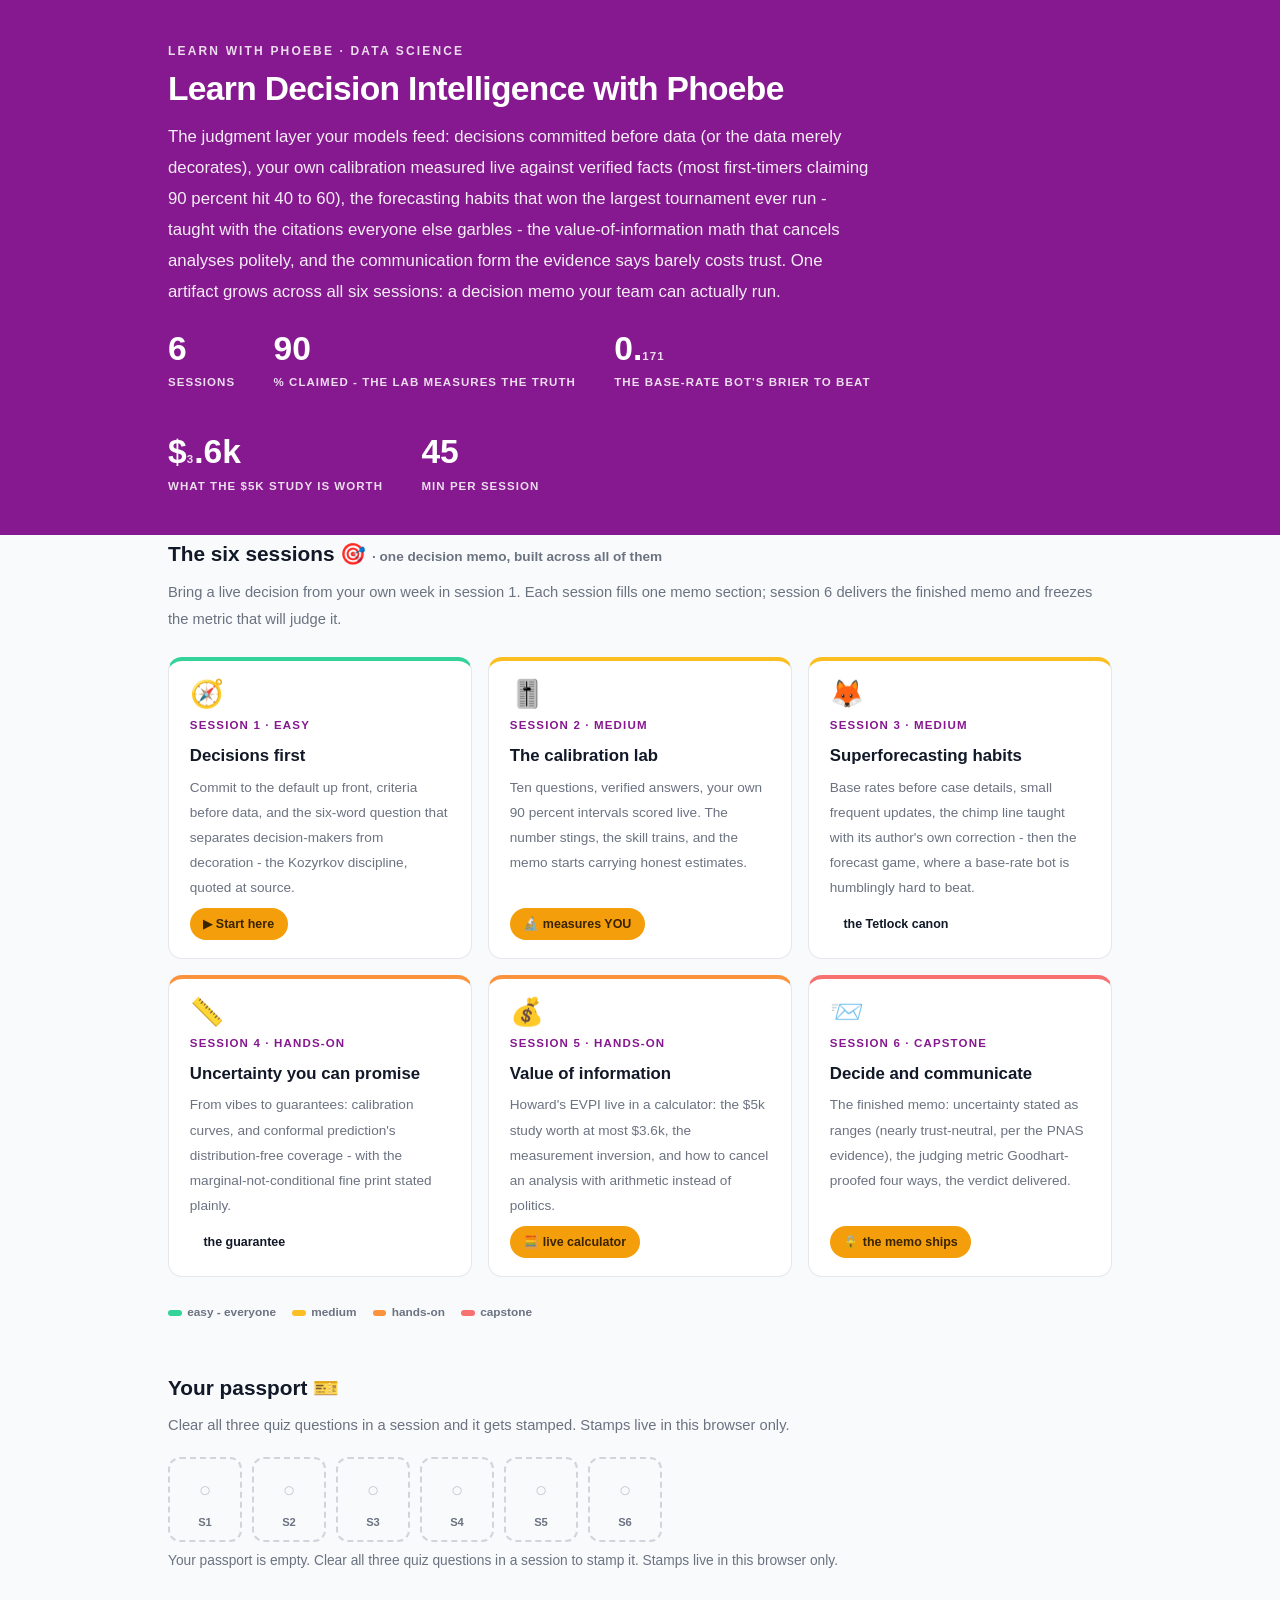
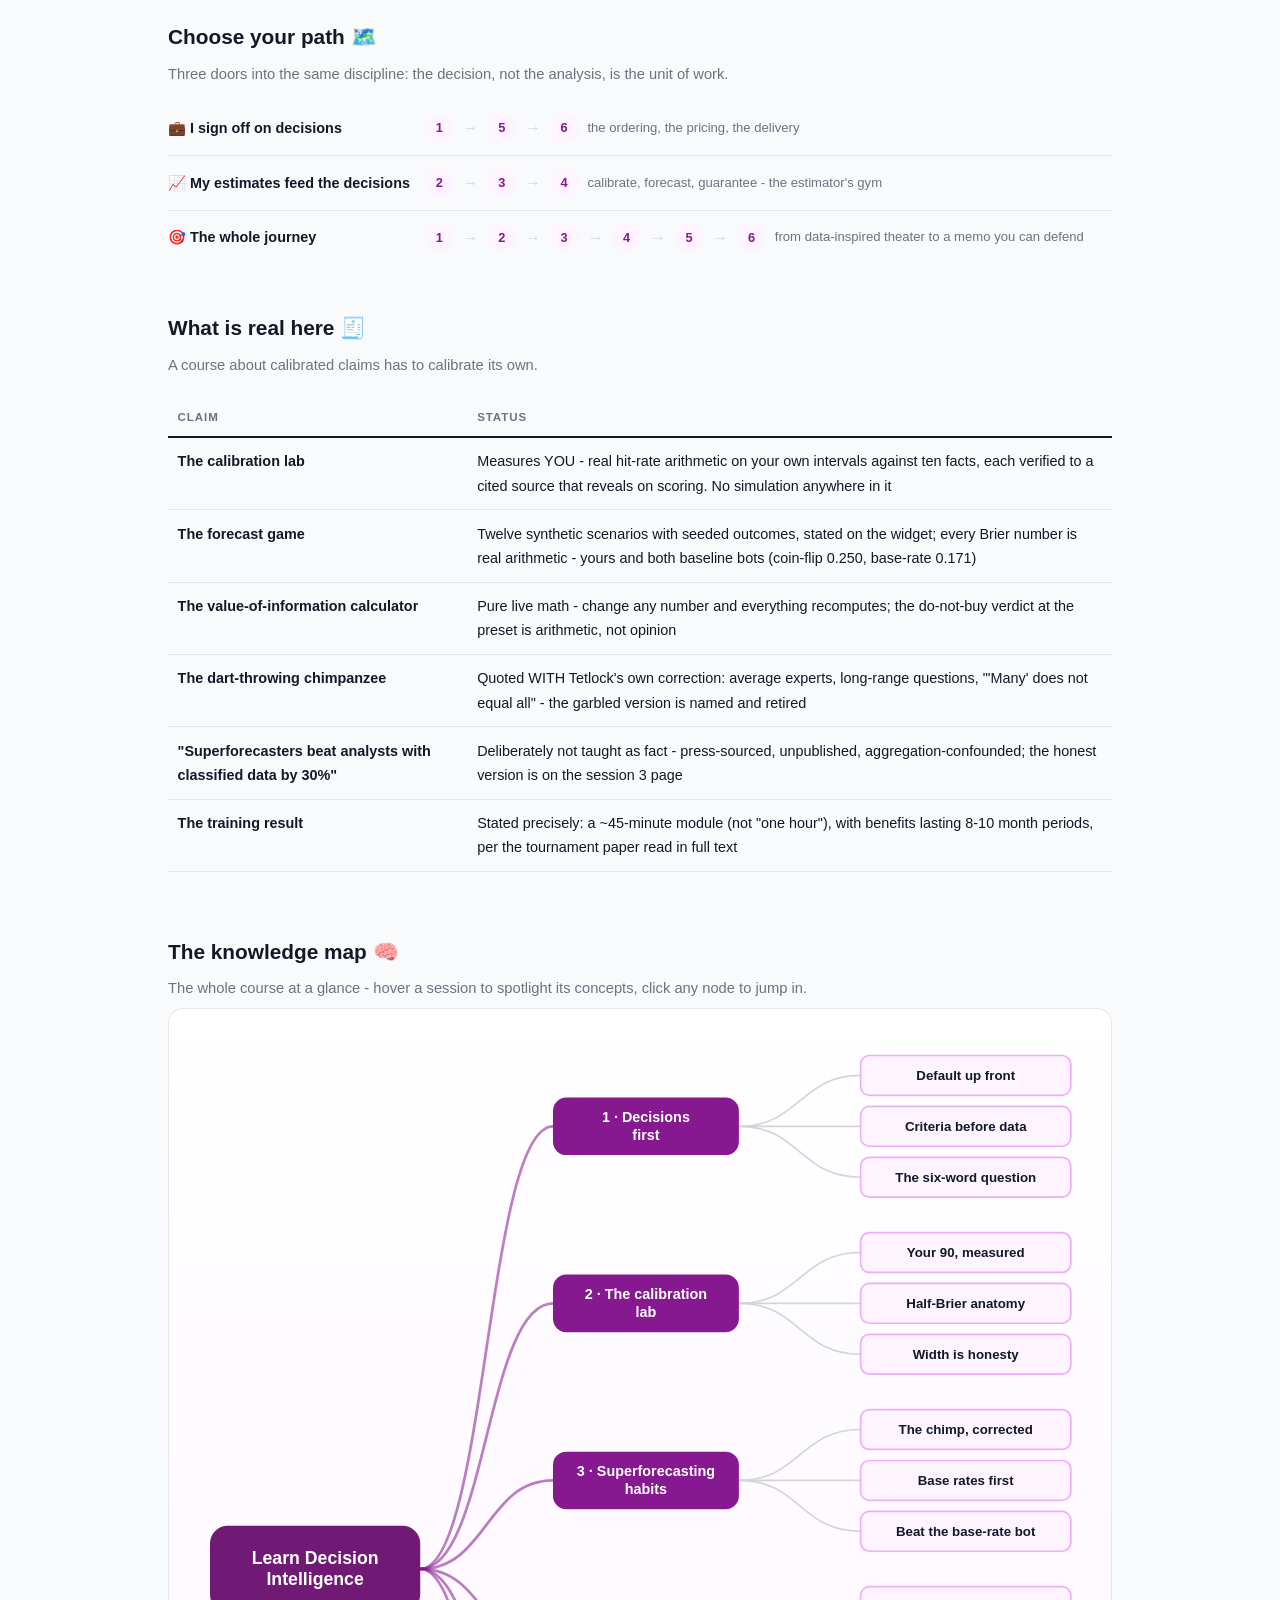
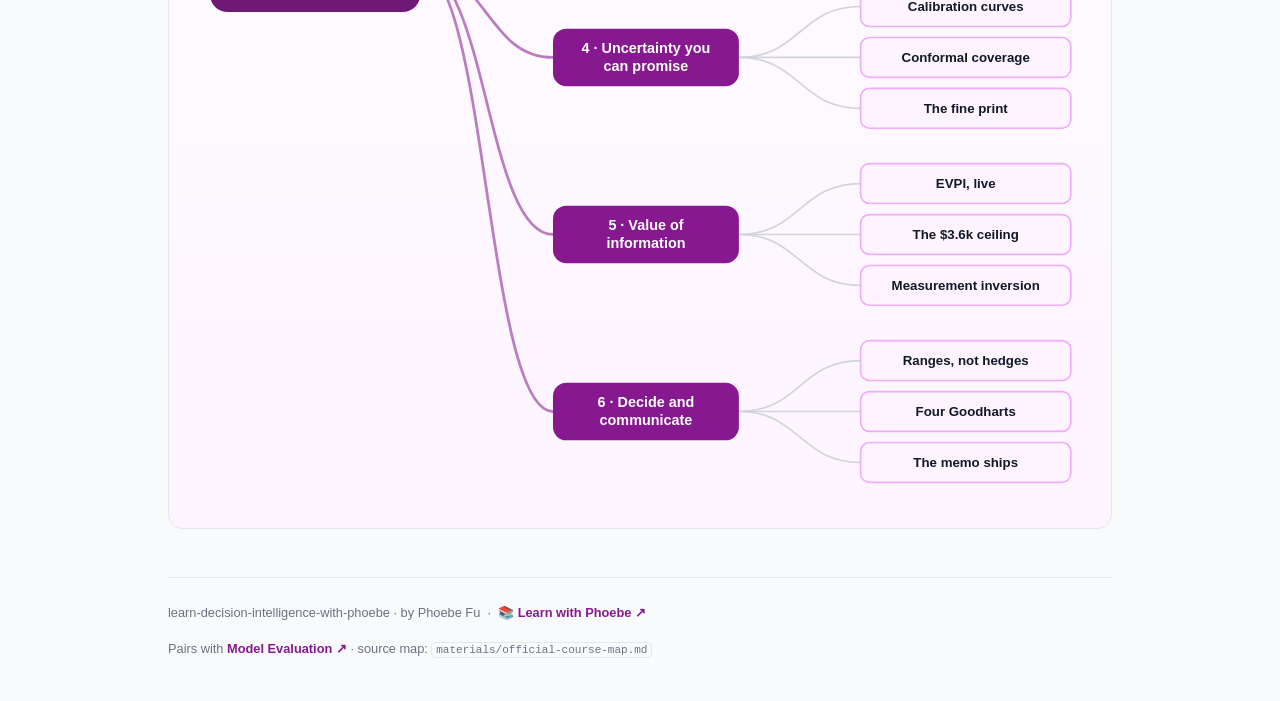
==== index.html @ 4a006fa1 "Give this course its own passport storage key PASSPORT_KEY in assets/app.js was still "lwp-passport:" ====
<!DOCTYPE html>
<html lang="en">
<head>
<meta charset="UTF-8">
<meta name="viewport" content="width=device-width, initial-scale=1.0">
<!-- social:start -->
<meta name="description" content="Six sessions on the judgment layer: decisions before data, your own calibration measured live, superforecasting habits with honest citations, uncertainty you can promise, value of information, and communication that keeps trust. Free, by Phoebe Fu.">
<meta property="og:type" content="website">
<meta property="og:site_name" content="Learn with Phoebe">
<meta property="og:title" content="Learn Decision Intelligence with Phoebe">
<meta property="og:description" content="Decisions first, data second - with a lab that measures YOUR calibration live.">
<meta property="og:url" content="https://phoebefu6.github.io/learn-decision-intelligence-with-phoebe/">
<meta property="og:image" content="https://phoebefu6.github.io/learn-decision-intelligence-with-phoebe/assets/og-cover.png">
<meta name="twitter:card" content="summary_large_image">
<meta name="twitter:title" content="Learn Decision Intelligence with Phoebe">
<meta name="twitter:description" content="Decisions first, data second - with a lab that measures YOUR calibration live.">
<meta name="twitter:image" content="https://phoebefu6.github.io/learn-decision-intelligence-with-phoebe/assets/og-cover.png">
<!-- social:end -->
<title>Learn Decision Intelligence with Phoebe</title>
<link rel="stylesheet" href="assets/style.css?v=1">
<style>

  .stats-row { display: flex; gap: 2.4rem; margin-top: 1.5rem; flex-wrap: wrap; }
  .stat b { display: block; font-size: 2.1rem; font-weight: 800; line-height: 1.05; font-variant-numeric: tabular-nums; }
  .stat span { font-size: .72rem; opacity: .85; text-transform: uppercase; letter-spacing: .09em; font-weight: 600; }

  .course-grid { display: grid; grid-template-columns: repeat(auto-fit, minmax(17rem, 1fr)); gap: 1rem; margin-top: 1.5rem; }
  .course-card {
    border: 1px solid var(--hairline);
    border-top: 4px solid var(--diff, var(--indigo));
    border-radius: var(--radius);
    padding: 1.2rem 1.3rem 1.1rem;
    display: flex;
    flex-direction: column;
    gap: .5rem;
    text-decoration: none;
    color: var(--ink);
    background: #fff;
    transition: box-shadow .15s ease, border-color .15s ease, transform .15s ease;
    position: relative;
  }
  .course-card:hover { border-color: var(--indigo-soft); border-top-color: var(--diff, var(--indigo)); box-shadow: 0 8px 28px rgba(134,25,143,.14); transform: translateY(-3px); }
  .course-card .cicon { font-size: 1.7rem; line-height: 1; }
  .course-card .cnum { font-size: .72rem; font-weight: 700; color: var(--indigo); text-transform: uppercase; letter-spacing: .1em; }
  .course-card h3 { font-size: 1.05rem; font-weight: 800; line-height: 1.3; }
  .course-card p { font-size: .85rem; color: var(--muted); flex: 1; }
  .course-card .meta { display: flex; gap: .4rem; flex-wrap: wrap; }

  .diff-legend { display: flex; gap: 1rem; margin-top: 1.6rem; font-size: .74rem; color: var(--muted); font-weight: 600; flex-wrap: wrap; }
  .diff-legend i { display: inline-block; width: .85rem; height: .35rem; border-radius: 999px; margin-right: .35rem; vertical-align: middle; }

  .paths { margin-top: 2.6rem; }
  .paths h2 { font-size: 1.3rem; font-weight: 800; margin-bottom: .3rem; }
  .paths .plede { color: var(--muted); font-size: .92rem; margin-bottom: .8rem; }
  .path { display: flex; gap: .55rem; align-items: center; padding: .75rem 0; border-bottom: .5px solid var(--hairline); flex-wrap: wrap; }
  .path:last-child { border-bottom: none; }
  .path b { min-width: 15.5rem; font-size: .9rem; }
  .path .pstep { background: var(--indigo-50); color: var(--indigo); border-radius: 999px; padding: .16rem .68rem; font-weight: 700; font-size: .8rem; text-decoration: none; transition: all .12s ease; }
  .path .pstep:hover { background: var(--indigo); color: #fff; }
  .path .parr { color: var(--faint); font-weight: 700; }

  .mm-section { margin-top: 1.6rem; }
  .mm-section h2 { font-size: 1.3rem; font-weight: 800; margin-bottom: .2rem; }
  .mm-section .mm-lede { color: var(--muted); font-size: .92rem; margin-bottom: .4rem; }
  .mm-wrap { border: 1px solid var(--hairline); border-radius: var(--radius); background: linear-gradient(180deg,#fff,#FDF4FF); padding: .6rem; overflow-x: auto; }
  .mm-svg { width: 100%; height: auto; display: block; max-width: 60rem; margin: 0 auto; min-width: 34rem; }
  .mm-link { cursor: pointer; text-decoration: none; }
  .mm-node rect { transition: opacity .15s ease, filter .15s ease; }
  .mm-node text { pointer-events: none; }
  .mm-link:hover .mm-node rect { filter: brightness(1.06); }
  .mm-edge { transition: opacity .15s ease; }
</style>
</head>
<body>

<header class="masthead">
  <div class="wrap">
    <div class="eyebrow">Learn with Phoebe · Data Science</div>
    <h1>Learn <span class="accent">Decision Intelligence</span> with Phoebe</h1>
    <p class="sub">The judgment layer your models feed: decisions committed before data (or the data merely decorates), your own calibration measured live against verified facts (most first-timers claiming 90 percent hit 40 to 60), the forecasting habits that won the largest tournament ever run - taught with the citations everyone else garbles - the value-of-information math that cancels analyses politely, and the communication form the evidence says barely costs trust. One artifact grows across all six sessions: a decision memo your team can actually run.</p>
    <div class="stats-row">
      <div class="stat"><b data-count="6">6</b><span>sessions</span></div>
      <div class="stat"><b data-count="90">90</b><span>% claimed - the lab measures the truth</span></div>
      <div class="stat"><b>0.<span data-count="171">171</span></b><span>the base-rate bot's Brier to beat</span></div>
      <div class="stat"><b>$<span data-count="3">3</span>.6k</b><span>what the $5k study is worth</span></div>
      <div class="stat"><b data-count="45">45</b><span>min per session</span></div>
    </div>
  </div>
</header>

<main class="wrap">

  <section class="section">
    <div class="paths" style="margin-top:0">
      <h2>The six sessions 🎯 <span style="font-size:.85rem;font-weight:600;color:var(--muted)">· one decision memo, built across all of them</span></h2>
      <p class="plede">Bring a live decision from your own week in session 1. Each session fills one memo section; session 6 delivers the finished memo and freezes the metric that will judge it.</p>
    </div>

    <div class="course-grid">
      <a class="course-card" href="courses/01-decisions-first.html" style="--diff:#34D399">
        <span class="cicon">🧭</span>
        <span class="cnum">Session 1 · easy</span>
        <h3>Decisions first</h3>
        <p>Commit to the default up front, criteria before data, and the six-word question that separates decision-makers from decoration - the Kozyrkov discipline, quoted at source.</p>
        <span class="meta"><span class="pill amber">▶ Start here</span></span>
      </a>
      <a class="course-card" href="courses/02-the-calibration-lab.html" style="--diff:#FBBF24">
        <span class="cicon">🎚️</span>
        <span class="cnum">Session 2 · medium</span>
        <h3>The calibration lab</h3>
        <p>Ten questions, verified answers, your own 90 percent intervals scored live. The number stings, the skill trains, and the memo starts carrying honest estimates.</p>
        <span class="meta"><span class="pill amber">🔬 measures YOU</span></span>
      </a>
      <a class="course-card" href="courses/03-superforecasting-habits.html" style="--diff:#FBBF24">
        <span class="cicon">🦊</span>
        <span class="cnum">Session 3 · medium</span>
        <h3>Superforecasting habits</h3>
        <p>Base rates before case details, small frequent updates, the chimp line taught with its author's own correction - then the forecast game, where a base-rate bot is humblingly hard to beat.</p>
        <span class="meta"><span class="pill">the Tetlock canon</span></span>
      </a>
      <a class="course-card" href="courses/04-uncertainty-you-can-promise.html" style="--diff:#FB923C">
        <span class="cicon">📏</span>
        <span class="cnum">Session 4 · hands-on</span>
        <h3>Uncertainty you can promise</h3>
        <p>From vibes to guarantees: calibration curves, and conformal prediction's distribution-free coverage - with the marginal-not-conditional fine print stated plainly.</p>
        <span class="meta"><span class="pill">the guarantee</span></span>
      </a>
      <a class="course-card" href="courses/05-value-of-information.html" style="--diff:#FB923C">
        <span class="cicon">💰</span>
        <span class="cnum">Session 5 · hands-on</span>
        <h3>Value of information</h3>
        <p>Howard's EVPI live in a calculator: the $5k study worth at most $3.6k, the measurement inversion, and how to cancel an analysis with arithmetic instead of politics.</p>
        <span class="meta"><span class="pill amber">🧮 live calculator</span></span>
      </a>
      <a class="course-card" href="courses/06-decide-and-communicate.html" style="--diff:#F87171">
        <span class="cicon">📨</span>
        <span class="cnum">Session 6 · capstone</span>
        <h3>Decide and communicate</h3>
        <p>The finished memo: uncertainty stated as ranges (nearly trust-neutral, per the PNAS evidence), the judging metric Goodhart-proofed four ways, the verdict delivered.</p>
        <span class="meta"><span class="pill amber">🔒 the memo ships</span></span>
      </a>
    </div>

    <div class="diff-legend">
      <span><i style="background:#34D399"></i>easy - everyone</span>
      <span><i style="background:#FBBF24"></i>medium</span>
      <span><i style="background:#FB923C"></i>hands-on</span>
      <span><i style="background:#F87171"></i>capstone</span>
    </div>
  </section>

  <section class="section">
    <div class="paths" style="margin-top:0">
      <h2>Your passport 🎫</h2>
      <p class="plede">Clear all three quiz questions in a session and it gets stamped. Stamps live in this browser only.</p>
    </div>
    <div class="pp-strip"></div>
  </section>

  <section class="section">
    <div class="paths">
      <h2>Choose your path 🗺️</h2>
      <p class="plede">Three doors into the same discipline: the decision, not the analysis, is the unit of work.</p>
      <div class="path"><b>💼 I sign off on decisions</b>
        <a class="pstep" href="courses/01-decisions-first.html">1</a><span class="parr">→</span>
        <a class="pstep" href="courses/05-value-of-information.html">5</a><span class="parr">→</span>
        <a class="pstep" href="courses/06-decide-and-communicate.html">6</a>
        <span style="font-size:.82rem;color:var(--muted)">the ordering, the pricing, the delivery</span>
      </div>
      <div class="path"><b>📈 My estimates feed the decisions</b>
        <a class="pstep" href="courses/02-the-calibration-lab.html">2</a><span class="parr">→</span>
        <a class="pstep" href="courses/03-superforecasting-habits.html">3</a><span class="parr">→</span>
        <a class="pstep" href="courses/04-uncertainty-you-can-promise.html">4</a>
        <span style="font-size:.82rem;color:var(--muted)">calibrate, forecast, guarantee - the estimator's gym</span>
      </div>
      <div class="path"><b>🎯 The whole journey</b>
        <a class="pstep" href="courses/01-decisions-first.html">1</a><span class="parr">→</span>
        <a class="pstep" href="courses/02-the-calibration-lab.html">2</a><span class="parr">→</span>
        <a class="pstep" href="courses/03-superforecasting-habits.html">3</a><span class="parr">→</span>
        <a class="pstep" href="courses/04-uncertainty-you-can-promise.html">4</a><span class="parr">→</span>
        <a class="pstep" href="courses/05-value-of-information.html">5</a><span class="parr">→</span>
        <a class="pstep" href="courses/06-decide-and-communicate.html">6</a>
        <span style="font-size:.82rem;color:var(--muted)">from data-inspired theater to a memo you can defend</span>
      </div>
    </div>
  </section>

  <section class="section">
    <div class="paths" style="margin-top:0">
      <h2>What is real here 🧾</h2>
      <p class="plede">A course about calibrated claims has to calibrate its own.</p>
    </div>
    <table class="clean">
      <tr><th>Claim</th><th>Status</th></tr>
      <tr><td>The calibration lab</td><td>Measures YOU - real hit-rate arithmetic on your own intervals against ten facts, each verified to a cited source that reveals on scoring. No simulation anywhere in it</td></tr>
      <tr><td>The forecast game</td><td>Twelve synthetic scenarios with seeded outcomes, stated on the widget; every Brier number is real arithmetic - yours and both baseline bots (coin-flip 0.250, base-rate 0.171)</td></tr>
      <tr><td>The value-of-information calculator</td><td>Pure live math - change any number and everything recomputes; the do-not-buy verdict at the preset is arithmetic, not opinion</td></tr>
      <tr><td>The dart-throwing chimpanzee</td><td>Quoted WITH Tetlock's own correction: average experts, long-range questions, "'Many' does not equal all" - the garbled version is named and retired</td></tr>
      <tr><td>"Superforecasters beat analysts with classified data by 30%"</td><td>Deliberately not taught as fact - press-sourced, unpublished, aggregation-confounded; the honest version is on the session 3 page</td></tr>
      <tr><td>The training result</td><td>Stated precisely: a ~45-minute module (not "one hour"), with benefits lasting 8-10 month periods, per the tournament paper read in full text</td></tr>
    </table>
  </section>

  <section class="section mm-section">
    <h2>The knowledge map 🧠</h2>
    <p class="mm-lede">The whole course at a glance - hover a session to spotlight its concepts, click any node to jump in.</p>
    <div class="mm-wrap"><div id="mindmap"></div></div>
  </section>

  <footer class="pagefoot">
    <span>learn-decision-intelligence-with-phoebe · by Phoebe Fu &nbsp;·&nbsp; 📚 <a href="https://phoebefu6.github.io/learn-with-phoebe/">Learn with Phoebe ↗</a></span>
    <span>Pairs with <a href="https://phoebefu6.github.io/learn-model-evaluation-with-phoebe/">Model Evaluation ↗</a> · source map: <span class="mono">materials/official-course-map.md</span></span>
  </footer>

</main>

<script>
window.MINDMAP_DATA = {
  "title": "Learn Decision\nIntelligence",
  "centerColor": "#701A75",
  "sessions": [
    {
      "label": "Decisions\nfirst",
      "href": "courses/01-decisions-first.html",
      "color": "#34D399",
      "concepts": [
        { "label": "Default up front", "href": "courses/01-decisions-first.html" },
        { "label": "Criteria before data", "href": "courses/01-decisions-first.html" },
        { "label": "The six-word question", "href": "courses/01-decisions-first.html" }
      ]
    },
    {
      "label": "The calibration\nlab",
      "href": "courses/02-the-calibration-lab.html",
      "color": "#FBBF24",
      "concepts": [
        { "label": "Your 90, measured", "href": "courses/02-the-calibration-lab.html" },
        { "label": "Half-Brier anatomy", "href": "courses/02-the-calibration-lab.html" },
        { "label": "Width is honesty", "href": "courses/02-the-calibration-lab.html" }
      ]
    },
    {
      "label": "Superforecasting\nhabits",
      "href": "courses/03-superforecasting-habits.html",
      "color": "#FBBF24",
      "concepts": [
        { "label": "The chimp, corrected", "href": "courses/03-superforecasting-habits.html" },
        { "label": "Base rates first", "href": "courses/03-superforecasting-habits.html" },
        { "label": "Beat the base-rate bot", "href": "courses/03-superforecasting-habits.html" }
      ]
    },
    {
      "label": "Uncertainty you\ncan promise",
      "href": "courses/04-uncertainty-you-can-promise.html",
      "color": "#FB923C",
      "concepts": [
        { "label": "Calibration curves", "href": "courses/04-uncertainty-you-can-promise.html" },
        { "label": "Conformal coverage", "href": "courses/04-uncertainty-you-can-promise.html" },
        { "label": "The fine print", "href": "courses/04-uncertainty-you-can-promise.html" }
      ]
    },
    {
      "label": "Value of\ninformation",
      "href": "courses/05-value-of-information.html",
      "color": "#FB923C",
      "concepts": [
        { "label": "EVPI, live", "href": "courses/05-value-of-information.html" },
        { "label": "The $3.6k ceiling", "href": "courses/05-value-of-information.html" },
        { "label": "Measurement inversion", "href": "courses/05-value-of-information.html" }
      ]
    },
    {
      "label": "Decide and\ncommunicate",
      "href": "courses/06-decide-and-communicate.html",
      "color": "#F87171",
      "concepts": [
        { "label": "Ranges, not hedges", "href": "courses/06-decide-and-communicate.html" },
        { "label": "Four Goodharts", "href": "courses/06-decide-and-communicate.html" },
        { "label": "The memo ships", "href": "courses/06-decide-and-communicate.html" }
      ]
    }
  ]
};
</script>
<script src="assets/mindmap.js?v=1"></script>
<script src="assets/app.js?v=2"></script>
</body>
</html>
---- assets/style.css ----
/* learn-mcp-with-phoebe - editorial bold design system
   Accent: SQLite blue #86198F · Ink navy #701A75 · Flagship: amber #F59E0B
   (CSS var names still read --indigo/--amber; they hold SQL-blue values.) */

:root {
  --indigo: #86198F;
  --indigo-deep: #701A75;
  --indigo-mid: #C026D3;
  --indigo-soft: #F0ABFC;
  --indigo-50: #FDF4FF;
  --ink: #111827;
  --muted: #6B7280;
  --faint: #D1D5DB;
  --hairline: #E5E7EB;
  --amber: #F59E0B;
  --amber-ink: #3A2400;
  --amber-50: #FFF7E6;
  --paper: #F8FAFC;
  --code-bg: #270A2B;
  --code-ink: #F5E3F7;
  --radius: 14px;
}

* { margin: 0; padding: 0; box-sizing: border-box; }

html { font-size: 16px; scroll-behavior: smooth; }
html.zoom-125 { font-size: 20px; }
html.zoom-150 { font-size: 24px; }

body {
  font-family: "Inter", -apple-system, BlinkMacSystemFont, "Segoe UI", Roboto, sans-serif;
  background: var(--paper);
  color: var(--ink);
  line-height: 1.85;
  font-feature-settings: "tnum";
}

.wrap { max-width: 62rem; margin: 0 auto; padding: 0 1.5rem; }

/* ---------- header band ---------- */
.masthead {
  background: var(--indigo);
  color: #fff;
  padding: 2.5rem 0 2.25rem;
}
.masthead .eyebrow {
  font-size: .75rem;
  letter-spacing: .18em;
  text-transform: uppercase;
  opacity: .85;
  font-weight: 600;
}
.masthead h1 {
  font-size: 2.1rem;
  line-height: 1.15;
  font-weight: 800;
  margin: .5rem 0 .75rem;
  letter-spacing: -.02em;
}
.masthead h1 .accent { color: inherit; }
.masthead .sub { font-size: 1.05rem; opacity: .92; max-width: 44rem; }

.chip-row { display: flex; flex-wrap: wrap; gap: .5rem; margin-top: 1.1rem; }
.chip {
  display: inline-flex;
  align-items: center;
  gap: .35rem;
  border-radius: 999px;
  padding: .25rem .8rem;
  font-size: .78rem;
  font-weight: 600;
  white-space: nowrap;
}
.chip.level { background: #fff; color: var(--indigo); }
.chip.audience { background: rgba(255,255,255,.16); color: #fff; border: 1px solid rgba(255,255,255,.35); }
.chip.time { background: var(--ink); color: #fff; font-variant-numeric: tabular-nums; }


/* ---------- toolbar ---------- */
.toolbar {
  position: sticky;
  top: 0;
  z-index: 40;
  background: rgba(255,255,255,.94);
  backdrop-filter: blur(6px);
  border-bottom: 1px solid var(--hairline);
  padding: .55rem 0;
}
.toolbar .wrap { display: flex; align-items: center; gap: .6rem; }
.toolbar .crumb { font-size: .8rem; color: var(--muted); font-weight: 600; margin-right: auto; }
.toolbar .crumb a { color: var(--indigo); text-decoration: none; }
.btn {
  border: 1px solid var(--hairline);
  background: #fff;
  color: var(--ink);
  border-radius: 999px;
  padding: .35rem .9rem;
  font-size: .78rem;
  font-weight: 600;
  cursor: pointer;
  font-family: inherit;
  transition: all .15s ease;
}
.btn:hover { border-color: var(--indigo); color: var(--indigo); }
.btn.primary { background: var(--indigo); border-color: var(--indigo); color: #fff; }
.btn.primary:hover { background: var(--indigo-deep); }

/* ---------- sections ---------- */
main { padding: 2.5rem 0 4rem; }

.section { margin-bottom: 2.8rem; }
.section-kicker { margin-bottom: 1rem; }
.section-kicker .klabel {
  display: block;
  font-size: .72rem;
  text-transform: uppercase;
  letter-spacing: .1em;
  color: var(--indigo);
  font-weight: 700;
  margin-bottom: .35rem;
}
.section-kicker h2 {
  font-size: 1.45rem;
  font-weight: 800;
  letter-spacing: -.01em;
  display: flex;
  align-items: center;
  gap: .7rem;
  flex-wrap: wrap;
}
.section-kicker .tag {
  border-radius: 999px;
  padding: .18rem .7rem;
  font-size: .7rem;
  font-weight: 700;
  text-transform: uppercase;
  letter-spacing: .08em;
}
.tag.concept { background: var(--indigo-50); color: var(--indigo); }
.tag.demo { background: var(--amber-50); color: var(--amber-ink); }
.tag.exercise { background: var(--ink); color: #fff; }

.lede { color: var(--muted); max-width: 46rem; margin-bottom: 1.4rem; line-height: 1.8; }

/* live vs self-study markers on cards */
.mode {
  font-size: .64rem;
  font-weight: 700;
  text-transform: uppercase;
  letter-spacing: .07em;
  padding: .14rem .6rem;
  border-radius: 999px;
  flex: none;
}
.mode.live { background: var(--indigo); color: #fff; }
.mode.self { background: #fff; color: var(--muted); border: 1px solid var(--hairline); }

/* ---------- accordions ---------- */
details.card {
  border: 1px solid var(--hairline);
  border-radius: var(--radius);
  margin-bottom: .8rem;
  overflow: hidden;
  background: #fff;
}
details.card[open] { border-color: var(--indigo-soft); box-shadow: 0 8px 28px rgba(134,25,143,.08); }
details.card summary {
  list-style: none;
  cursor: pointer;
  padding: 1rem 1.25rem;
  display: flex;
  align-items: center;
  gap: .75rem;
  font-weight: 700;
  font-size: 1.02rem;
  user-select: none;
}
details.card summary::-webkit-details-marker { display: none; }
details.card summary .dot {
  width: .6rem; height: .6rem;
  border-radius: 999px;
  background: var(--indigo);
  flex: none;
}
details.card summary .mini { margin-left: auto; font-size: .72rem; color: var(--muted); font-weight: 600; white-space: nowrap; }
details.card summary .caret { transition: transform .2s ease; color: var(--indigo); font-size: .8rem; }
details.card[open] summary .caret { transform: rotate(90deg); }
details.card .body { padding: 0 1.25rem 1.4rem; border-top: 1px solid var(--hairline); padding-top: 1.15rem; }
details.card .body p { margin-bottom: 1.05rem; max-width: 48rem; }
details.card .body p:last-child { margin-bottom: 0; }
details.card .body ul, details.card .body ol { margin: 0 0 1.1rem 1.2rem; max-width: 47rem; }
details.card .body li { margin-bottom: .65rem; }
details.card .body h4 { font-size: .95rem; font-weight: 700; margin: 1.1rem 0 .45rem; }
details.card .body h4:first-child { margin-top: 0; }

/* ---------- pills & legends ---------- */
.legend { display: flex; flex-wrap: wrap; gap: .5rem; margin: 0 0 1.2rem; }
.pill {
  display: inline-flex;
  align-items: center;
  gap: .4rem;
  border-radius: 999px;
  padding: .28rem .85rem;
  font-size: .78rem;
  font-weight: 600;
}
.pill.solid { background: var(--indigo); color: #fff; }
.pill.light { background: var(--indigo-50); color: var(--indigo); }
.pill.inkpill { background: var(--ink); color: #fff; }
.pill.amber, .pill.peach { background: var(--amber); color: var(--amber-ink); }
.pill.bare { color: var(--faint); }

/* ---------- 4D grid ---------- */
.grid-2 { display: grid; grid-template-columns: repeat(auto-fit, minmax(15rem, 1fr)); gap: .8rem; margin: .5rem 0 1rem; }
.d-card {
  border: 1px solid var(--hairline);
  border-left: 4px solid var(--indigo);
  border-radius: 10px;
  padding: 1rem 1.1rem;
}
.d-card h4 { font-size: .95rem; margin-bottom: .3rem; }
.d-card h4 .lead-letter { color: var(--indigo); }
.d-card p { font-size: .86rem; color: var(--muted); margin: 0; }

/* ---------- tables ---------- */
table.clean { width: 100%; border-collapse: collapse; font-size: .9rem; margin: .4rem 0 1rem; }
table.clean th {
  text-align: left;
  font-size: .72rem;
  text-transform: uppercase;
  letter-spacing: .08em;
  color: var(--muted);
  padding: .5rem .6rem;
  border-bottom: 2px solid var(--ink);
}
table.clean td { padding: .7rem .6rem; border-bottom: .5px solid var(--hairline); vertical-align: top; line-height: 1.7; }
table.clean td:first-child { font-weight: 600; }

/* ---------- prompt boxes ---------- */
.prompt-box {
  position: relative;
  background: var(--code-bg);
  color: var(--code-ink);
  border-radius: var(--radius);
  padding: 1.1rem 1.2rem;
  margin: 1rem 0 1.2rem;
  font-family: "SF Mono", ui-monospace, Menlo, Consolas, monospace;
  font-size: .84rem;
  line-height: 1.65;
  white-space: pre-wrap;
  word-break: break-word;
}
.prompt-box .label {
  position: absolute;
  top: -0.7rem;
  left: 1rem;
  background: var(--indigo);
  color: #fff;
  font-family: "Inter", -apple-system, sans-serif;
  font-size: .68rem;
  font-weight: 700;
  letter-spacing: .06em;
  text-transform: uppercase;
  border-radius: 999px;
  padding: .15rem .7rem;
}
.prompt-box.bad .label { background: var(--faint); color: var(--ink); }
.prompt-box.good .label { background: var(--amber); color: var(--amber-ink); }
.copy-btn {
  position: absolute;
  top: .7rem;
  right: .7rem;
  background: rgba(255,255,255,.1);
  border: 1px solid rgba(255,255,255,.25);
  color: #fff;
  border-radius: 999px;
  padding: .25rem .8rem;
  font-size: .72rem;
  font-weight: 600;
  cursor: pointer;
  font-family: "Inter", -apple-system, sans-serif;
  transition: background .15s ease;
}
.copy-btn:hover { background: rgba(255,255,255,.22); }
.copy-btn.copied { background: var(--amber); border-color: var(--amber); color: var(--amber-ink); }

/* ---------- demo steps ---------- */
.steps { counter-reset: step; margin: .6rem 0 1rem; }
.step {
  display: flex;
  gap: .9rem;
  padding: .85rem 0;
  border-bottom: .5px solid var(--hairline);
}
.step:last-child { border-bottom: none; }
.step::before {
  counter-increment: step;
  content: counter(step);
  flex: none;
  width: 1.7rem; height: 1.7rem;
  border-radius: 999px;
  background: var(--indigo-50);
  color: var(--indigo);
  font-weight: 700;
  font-size: .85rem;
  display: inline-flex;
  align-items: center;
  justify-content: center;
  margin-top: .1rem;
}
.step p { margin: 0; }

/* ---------- callouts ---------- */
.callout {
  border-radius: var(--radius);
  padding: 1rem 1.2rem;
  margin: 1rem 0;
  font-size: .92rem;
}
.callout.tip { background: var(--indigo-50); border-left: 4px solid var(--indigo); }
.callout.win { background: var(--amber-50); border-left: 4px solid var(--amber); }
.callout strong:first-child { display: block; margin-bottom: .2rem; }

.callout.example {
  background: #FFFFFF;
  border: 1px solid var(--hairline);
  border-left: 4px solid var(--amber);
  font-size: .9rem;
}
.callout.example .ex-pill {
  display: inline-block;
  background: var(--amber);
  color: var(--amber-ink);
  border-radius: 999px;
  padding: .15rem .7rem;
  font-size: .68rem;
  font-weight: 700;
  text-transform: uppercase;
  letter-spacing: .06em;
  margin-bottom: .5rem;
}
.callout.example p { margin: 0 0 .75rem; max-width: 47rem; }
.callout.example p:last-child { margin-bottom: 0; }
.callout.example ul { margin: 0 0 0 1.1rem; max-width: 46rem; }
.callout.example li { margin-bottom: .6rem; }
.callout.example li:last-child { margin-bottom: 0; }

/* ---------- zoomable figures ---------- */
figure.zoomable {
  border: 1px solid var(--hairline);
  border-radius: var(--radius);
  padding: 1.2rem;
  margin: 1rem 0 1.4rem;
  cursor: zoom-in;
  transition: box-shadow .15s ease;
  background: #fff;
}
figure.zoomable:hover { box-shadow: 0 8px 28px rgba(134,25,143,.12); }
figure.zoomable svg, figure.zoomable img { width: 100%; height: auto; display: block; }
figure.zoomable figcaption {
  margin-top: .6rem;
  font-size: .76rem;
  color: var(--muted);
  font-weight: 600;
  display: flex;
  align-items: center;
  gap: .4rem;
}

.lightbox {
  position: fixed;
  inset: 0;
  z-index: 100;
  background: rgba(17,24,39,.9);
  display: none;
  align-items: center;
  justify-content: center;
  padding: 3vh 3vw;
  cursor: zoom-out;
}
.lightbox.open { display: flex; }
.lightbox .inner {
  background: #fff;
  border-radius: var(--radius);
  padding: 2rem;
  max-width: 94vw;
  max-height: 92vh;
  overflow: auto;
}
.lightbox .inner svg, .lightbox .inner img { width: min(88vw, 70rem); height: auto; }
.lightbox .close-hint {
  position: fixed;
  top: 1rem; right: 1.4rem;
  color: #fff;
  font-size: .8rem;
  font-weight: 600;
  opacity: .8;
}

/* ---------- courses covered ---------- */
.covered { border: 1px solid var(--hairline); border-radius: var(--radius); overflow: hidden; }
.covered-row {
  display: flex;
  align-items: baseline;
  gap: .8rem;
  padding: .75rem 1.1rem;
  border-bottom: .5px solid var(--hairline);
  font-size: .9rem;
}
.covered-row:last-child { border-bottom: none; }
.covered-row .status { flex: none; }
.covered-row .name { font-weight: 600; }
.covered-row .note { margin-left: auto; color: var(--muted); font-size: .78rem; text-align: right; }

/* ---------- cheat sheet footer ---------- */
.cheat {
  background: var(--ink);
  color: #fff;
  border-radius: var(--radius);
  padding: 1.6rem 1.6rem 1.3rem;
  margin-top: 3rem;
}
.cheat h3 { font-size: 1.1rem; margin-bottom: 1rem; }
.cheat h3 span { color: var(--indigo-soft); }
.cheat .grid-2 { gap: 1rem; }
.cheat .cheat-item { border-left: 3px solid var(--indigo-mid); padding-left: .8rem; }
.cheat .cheat-item b { display: block; font-size: .85rem; color: var(--indigo-soft); }
.cheat .cheat-item span { font-size: .82rem; opacity: .85; }

footer.pagefoot {
  border-top: 1px solid var(--hairline);
  margin-top: 3rem;
  padding: 1.4rem 0 2.5rem;
  font-size: .8rem;
  color: var(--muted);
  display: flex;
  justify-content: space-between;
  flex-wrap: wrap;
  gap: .8rem;
}
footer.pagefoot a { color: var(--indigo); text-decoration: none; font-weight: 600; }

/* ---------- wayfinding: reading progress + section dots + part numbers ---------- */

#progress-bar {
  position: fixed;
  top: 0; left: 0;
  height: 3px;
  width: 0;
  background: linear-gradient(90deg, var(--indigo), var(--amber));
  z-index: 90;
}

.pagenav {
  position: fixed;
  right: 1.1rem;
  top: 50%;
  transform: translateY(-50%);
  z-index: 50;
  display: flex;
  flex-direction: column;
  gap: .55rem;
}
.pagenav a {
  width: .68rem; height: .68rem;
  border-radius: 999px;
  background: #fff;
  border: 2px solid var(--faint);
  display: block;
  position: relative;
  transition: all .15s ease;
}
.pagenav a:hover { border-color: var(--indigo); transform: scale(1.3); }
.pagenav a.active { background: var(--indigo); border-color: var(--indigo); }
.pagenav a .nlabel {
  position: absolute;
  right: 1.4rem;
  top: 50%;
  transform: translateY(-50%);
  background: var(--ink);
  color: #fff;
  font-size: .7rem;
  font-weight: 600;
  padding: .22rem .65rem;
  border-radius: 6px;
  white-space: nowrap;
  opacity: 0;
  pointer-events: none;
  transition: opacity .15s ease;
}
.pagenav a:hover .nlabel { opacity: 1; }
@media (max-width: 74rem) { .pagenav { display: none; } }

main { counter-reset: partnum -1; }
.section .section-kicker { position: relative; }
.section .section-kicker::before {
  counter-increment: partnum;
  content: counter(partnum, decimal-leading-zero);
  position: absolute;
  right: 0;
  top: -1.2rem;
  font-size: 4.4rem;
  font-weight: 800;
  color: var(--indigo-50);
  line-height: 1;
  font-variant-numeric: tabular-nums;
  pointer-events: none;
  z-index: 0;
}
.section .section-kicker > * { position: relative; z-index: 1; }

details.card summary { transition: background .15s ease; }
details.card summary:hover { background: #FAFCFE; }

/* ---------- journey strip: you are here in the series ---------- */
.journey {
  display: flex;
  align-items: center;
  gap: .45rem;
  margin-top: 1.1rem;
  flex-wrap: wrap;
}
.journey .jlabel { font-size: .7rem; font-weight: 700; text-transform: uppercase; letter-spacing: .09em; opacity: .8; margin-right: .3rem; }
.journey a {
  width: 1.7rem; height: 1.7rem;
  border-radius: 999px;
  display: inline-flex;
  align-items: center;
  justify-content: center;
  font-size: .8rem;
  font-weight: 700;
  text-decoration: none;
  color: #fff;
  border: 1.5px solid rgba(255,255,255,.45);
  transition: all .15s ease;
  font-variant-numeric: tabular-nums;
}
.journey a:hover { border-color: #fff; transform: scale(1.12); }
.journey a.here { background: #fff; color: var(--indigo); border-color: #fff; }
.journey a.dd-chip { width: auto; border-radius: 999px; padding: 0 .7rem; font-size: .72rem; }

/* ---------- check-yourself quiz ---------- */
.quiz-q {
  border: 1px solid var(--hairline);
  border-radius: var(--radius);
  padding: 1.1rem 1.25rem 1rem;
  margin-bottom: .9rem;
  background: #fff;
}
.quiz-q .qtext { font-weight: 700; margin-bottom: .7rem; }
.quiz-q .qopt {
  display: block;
  width: 100%;
  text-align: left;
  background: #fff;
  border: 1px solid var(--hairline);
  border-radius: 10px;
  padding: .6rem .9rem;
  margin-bottom: .5rem;
  font-size: .9rem;
  font-family: inherit;
  color: var(--ink);
  cursor: pointer;
  transition: all .15s ease;
}
.quiz-q .qopt:hover { border-color: var(--indigo); background: var(--indigo-50); }
.quiz-q .qopt.correct { background: var(--indigo); border-color: var(--indigo); color: #fff; font-weight: 600; }
.quiz-q .qopt.correct::after { content: "  ✓"; }
.quiz-q .qopt.wrong { background: #FEF2F2; border-color: #FCA5A5; color: #991B1B; animation: qshake .3s ease; }
.quiz-q .qopt.wrong::after { content: "  ✗ try again"; font-size: .78rem; }
.quiz-q .qopt:disabled { cursor: default; }
.quiz-q .qwhy {
  display: none;
  background: var(--amber-50);
  border-left: 4px solid var(--amber);
  border-radius: 8px;
  padding: .6rem .9rem;
  font-size: .86rem;
  margin-top: .3rem;
}
.quiz-q.answered .qwhy { display: block; }
@keyframes qshake {
  0%, 100% { transform: translateX(0); }
  25% { transform: translateX(-5px); }
  75% { transform: translateX(5px); }
}
.quiz-score { font-weight: 700; color: var(--indigo); margin-top: .4rem; }

@media (prefers-reduced-motion: reduce) {
  .quiz-q .qopt.wrong { animation: none; }
  .journey a:hover { transform: none; }
}

/* ---------- micro-interactions (react-bits inspired, vanilla) ---------- */

/* BlurText: staggered word reveal on the masthead headline */
.masthead h1 .bw {
  display: inline-block;
  opacity: 0;
  filter: blur(8px);
  transform: translateY(.35em);
  animation: bw-in .7s cubic-bezier(.22,.9,.35,1) forwards;
  animation-delay: var(--bw-delay, 0s);
}
@keyframes bw-in {
  to { opacity: 1; filter: blur(0); transform: translateY(0); }
}

/* SpotlightCard: cursor-following highlight on accordion cards */
details.card { position: relative; }
details.card::after {
  content: "";
  position: absolute;
  inset: 0;
  pointer-events: none;
  opacity: 0;
  transition: opacity .3s ease;
  background: radial-gradient(320px circle at var(--mx, 50%) var(--my, 50%), rgba(134,25,143,.09), transparent 65%);
}
details.card:hover::after { opacity: 1; }

/* ScrollReveal: sections rise in as they enter the viewport */
.js-reveal .section {
  opacity: 0;
  transform: translateY(16px);
  transition: opacity .6s ease, transform .6s cubic-bezier(.22,.9,.35,1);
}
.js-reveal .section.revealed { opacity: 1; transform: none; }

@media (prefers-reduced-motion: reduce) {
  .masthead h1 .bw { animation: none; opacity: 1; filter: none; transform: none; }
  details.card::after { display: none; }
  .js-reveal .section { opacity: 1; transform: none; transition: none; }
}

@media (max-width: 40rem) {
  .masthead h1 { font-size: 1.6rem; }
  
  .toolbar .crumb { display: none; }
}

@media print {
  .toolbar, .copy-btn { display: none; }
  details.card { border: 1px solid #ccc; }
}

/* ---------- live SQL playground (sql-live.js) ---------- */
.sqlbox {
  border: 1px solid var(--hairline);
  border-radius: var(--radius);
  background: #fff;
  overflow: hidden;
  margin: 1rem 0 1.4rem;
  box-shadow: 0 8px 28px rgba(134,25,143,.06);
}
.sql-bar {
  display: flex; align-items: center; gap: .5rem;
  padding: .5rem .8rem;
  background: var(--indigo-deep);
  color: #fff;
}
.sql-dot { width: .6rem; height: .6rem; border-radius: 999px; background: var(--amber); flex: none; }
.sql-title { font-size: .76rem; font-weight: 600; letter-spacing: .02em; opacity: .92; }
.sql-spacer { margin-left: auto; }
.sql-btn {
  border: 1px solid rgba(255,255,255,.28);
  background: rgba(255,255,255,.08);
  color: #fff;
  border-radius: 999px;
  padding: .26rem .8rem;
  font-size: .74rem; font-weight: 700; cursor: pointer;
  font-family: inherit; transition: all .14s ease; white-space: nowrap;
}
.sql-btn:hover { background: rgba(255,255,255,.2); }
.sql-btn.sql-run { background: var(--amber); color: var(--amber-ink); border-color: var(--amber); }
.sql-btn.sql-run:hover { filter: brightness(1.05); }
.sql-label {
  display: block;
  font-size: .64rem; text-transform: uppercase; letter-spacing: .09em;
  font-weight: 700; color: var(--muted);
  padding: .6rem .9rem .2rem;
}
.sql-code-wrap { border-bottom: 1px solid var(--hairline); }
.sql-code {
  width: 100%;
  border: none; outline: none; resize: vertical;
  padding: .35rem .9rem .9rem;
  font-family: "SF Mono", "JetBrains Mono", Menlo, Consolas, monospace;
  font-size: .86rem; line-height: 1.6;
  color: var(--ink); background: #fff;
  tab-size: 2;
}
.sql-out { padding: .2rem .9rem 1rem; overflow-x: auto; }
.sql-tablewrap { overflow-x: auto; }
table.sql-table { width: 100%; border-collapse: collapse; font-size: .84rem; margin: .3rem 0 .1rem; }
table.sql-table th {
  text-align: left; text-transform: uppercase; letter-spacing: .05em;
  font-size: .68rem; color: var(--indigo); font-weight: 800;
  padding: .35rem .6rem; border-bottom: 2px solid var(--indigo-50); white-space: nowrap;
}
table.sql-table td {
  padding: .32rem .6rem; border-bottom: .5px solid var(--hairline);
  font-variant-numeric: tabular-nums; white-space: nowrap;
}
table.sql-table tr:last-child td { border-bottom: none; }
.sql-null { color: var(--faint); font-style: italic; font-size: .78rem; }
.sql-note { font-size: .74rem; color: var(--muted); margin: .5rem 0 0; font-weight: 600; }
.sql-hint { font-weight: 500; font-style: italic; }
.sql-err {
  font-size: .82rem; color: #991B1B; background: #FEF2F2;
  border: 1px solid #FCA5A5; border-radius: 8px;
  padding: .55rem .75rem; margin: .4rem 0 0;
  font-family: "SF Mono", Menlo, monospace;
}
.sql-cap { font-size: .78rem; color: var(--muted); padding: 0 .9rem .8rem; }
.sqlbox.sql-had-err .sql-bar { background: #7f1d1d; }


@keyframes mcpIn { from { opacity: 0; transform: translateY(6px); } to { opacity: 1; transform: none; } }


@media (max-width: 640px) {  }


@media (max-width: 640px) {
  
  
}

/* === LWP-PATCH v2 === */
/* palette-agnostic aliases: 75 repos use --indigo/--amber, 1 uses --pine/--clay */
:root {
  --pv-accent: var(--indigo, var(--pine, #F59E0B));
  --pv-flag: var(--amber, var(--clay, #86198F));
  --pv-flag-50: var(--amber-50, var(--clay-50, #FEF3E2));
}

/* ============================================================
   v2 - readable on a phone + reading modes
   Layout only. No palette tokens are changed.
   ============================================================ */

/* --- skip link --- */
.skip-link {
  position: absolute; left: -9999px; top: 0; z-index: 200;
  background: var(--pv-accent); color: #fff;
  padding: .7rem 1.1rem; border-radius: 0 0 var(--radius) 0;
  font-weight: 700; font-size: .85rem; text-decoration: none;
}
.skip-link:focus { left: 0; }

/* --- visible keyboard focus everywhere --- */
:focus-visible {
  outline: 3px solid var(--pv-flag);
  outline-offset: 2px;
  border-radius: 4px;
}

/* --- diagrams: hold authored width, scroll instead of shrinking --- */
.figscroll { overflow-x: auto; -webkit-overflow-scrolling: touch; overscroll-behavior-x: contain; }
.figscroll::-webkit-scrollbar { height: 6px; }
.figscroll::-webkit-scrollbar-thumb { background: var(--faint); border-radius: 3px; }

/* --- tables: scroll container + sticky row label --- */
.tablescroll { overflow-x: auto; -webkit-overflow-scrolling: touch; border-radius: var(--radius); }

/* --- section contents counter --- */
.sec-meta {
  display: block; margin-top: .3rem;
  font-size: .72rem; font-weight: 700; letter-spacing: .06em;
  text-transform: uppercase; color: var(--muted);
  font-variant-numeric: tabular-nums;
}

/* --- study-mode switch --- */
.btn.mode-on { background: var(--pv-flag); border-color: var(--pv-flag); color: #fff; }

/* --- deep-linked card gets a moment of emphasis --- */
details.card.linked { border-color: var(--pv-flag); box-shadow: 0 0 0 3px var(--pv-flag-50); }

@media (max-width: 820px) {
  /* labels keep the size they were drawn at; the figure scrolls */
  figure.zoomable svg { min-width: 820px; }
  .figscroll .mm-svg, .mindmap svg { min-width: 840px; }

  table.clean { min-width: 620px; }
  table.clean th:first-child,
  table.clean td:first-child {
    position: sticky; left: 0; background: #fff;
    box-shadow: 1px 0 0 var(--hairline);
  }

  pre, .prompt-box { overflow-x: auto; }

  /* 44px tap targets */
  details.card summary { min-height: 44px; }
  .qopt { min-height: 44px; display: flex; align-items: center; padding: .7rem .9rem; }
  .toolbar .btn, .pagefoot a { min-height: 44px; display: inline-flex; align-items: center; }
}

@media (max-width: 640px) {
  /* long inline code tokens and nowrap chips are the two things that still
     forced the page sideways below 640px: let them break rather than push
     the layout. Inside the media query only - desktop is untouched. */
  :not(pre) > code, .prompt-box span, code span,
  p span, li span, td span { overflow-wrap: anywhere; word-break: break-word; }
  .chip, .syn-chip, .pill, .mode, .tag { white-space: normal; max-width: 100%; }

  
  
  .chip-row, .legend { flex-wrap: wrap; }
  .journey { flex-wrap: wrap; row-gap: .45rem; }
}

/* --- print: a session should print as a complete handout --- */
@media print {
  .pagenav, #progress-bar, .skip-link, .journey, .lightbox { display: none !important; }
  details.card > .body { display: block !important; }
  details.card, figure, table.clean, .callout { break-inside: avoid; page-break-inside: avoid; }
  figure.zoomable svg { min-width: 0; max-width: 100%; }
  .figscroll, .tablescroll { overflow: visible; }
  a[href^="http"]::after { content: " (" attr(href) ")"; font-size: .72rem; color: #555; }
}

/* swipe hint: own line, only when the diagram really does scroll */
figure.zoomable.can-scroll figcaption { flex-wrap: wrap; }
figure.zoomable.can-scroll figcaption::after {
  content: "swipe the diagram \2192";
  flex: 0 0 100%;
  margin-top: .2rem;
  font-size: .72rem;
  font-weight: 700;
  letter-spacing: .04em;
  color: var(--pv-flag);
}
/* === /LWP-PATCH === */


/* ============================================================
   LWP WIDGET KIT v1 - wipe / hotspot / tick / tryrow / stakes
   / scorecard / passport. Self-theming off the course :root.
   ============================================================ */

/* --- shared shell --------------------------------------- */
.wk {
  margin: 26px 0;
  border: 1px solid var(--hairline);
  border-radius: var(--radius);
  background: #fff;
  box-shadow: 0 2px 10px rgba(0,0,0,.03);
  overflow: hidden;
}
.wk-head {
  display: flex; align-items: center; gap: 10px;
  padding: 12px 16px;
  background: var(--indigo-50);
  border-bottom: 1px solid var(--hairline);
}
.wk-head b {
  font-size: 0.74rem; font-weight: 800; letter-spacing: .07em;
  text-transform: uppercase; color: var(--indigo-deep);
}
.wk-head .wk-hint { font-size: 0.82rem; color: var(--muted); }
.wk-body { padding: 18px 16px; }
.wk-foot {
  padding: 10px 16px; border-top: 1px dashed var(--hairline);
  font-size: 0.82rem; color: var(--muted); background: var(--paper);
}

/* --- 1. wipe: draggable before/after ------------------- */
.wipe { position: relative; user-select: none; touch-action: none; }
.wipe-panes { position: relative; overflow: hidden; border-radius: 10px; }
.wipe-a, .wipe-b { padding: 18px 20px; font-size: 0.92rem; line-height: 1.75; }
.wipe-a { background: #FEF2F2; border: 1px solid #FCA5A5; border-radius: 10px; }
.wipe-b {
  position: absolute; inset: 0;
  background: var(--indigo-50); border: 1px solid var(--indigo-soft);
  border-radius: 10px;
  clip-path: inset(0 0 0 var(--wx, 50%));
}
.wipe-a h5, .wipe-b h5 {
  margin: 0 0 8px; font-size: 0.72rem; letter-spacing: .07em;
  text-transform: uppercase; font-weight: 800;
}
.wipe-a h5 { color: #991B1B; }
.wipe-b h5 { color: var(--indigo-deep); }
.wipe-a p, .wipe-b p { margin: 0 0 6px; }
.wipe-grip {
  position: absolute; top: 0; bottom: 0; width: 3px;
  background: var(--indigo); cursor: ew-resize; z-index: 3;
  transform: translateX(-1.5px);
}
.wipe-grip::after {
  content: "⇄"; position: absolute; top: 50%; left: 50%;
  transform: translate(-50%, -50%);
  width: 30px; height: 30px; border-radius: 999px;
  background: var(--indigo); color: #fff;
  display: grid; place-items: center;
  font-size: 0.85rem; font-weight: 800;
  box-shadow: 0 3px 12px rgba(0,0,0,.22);
}
.wipe-tags { display: flex; justify-content: space-between; margin-top: 10px; }
.wipe-tags span {
  font-size: 0.7rem; font-weight: 800; letter-spacing: .06em;
  text-transform: uppercase; padding: 3px 10px; border-radius: 999px;
}
.wipe-tags .wt-a { background: #FEF2F2; color: #991B1B; }
.wipe-tags .wt-b { background: var(--indigo-50); color: var(--indigo-deep); }

/* --- 2. hotspot: pins on a mock ------------------------ */
.hotspot { position: relative; }
.hs-mock { position: relative; border-radius: 10px; overflow: hidden; }
.hs-mock svg { display: block; width: 100%; height: auto; }
.hs-pin {
  position: absolute; left: var(--x); top: var(--y);
  transform: translate(-50%, -50%);
  width: 27px; height: 27px; border-radius: 999px;
  border: 2px solid #fff; background: var(--indigo); color: #fff;
  font: 800 0.78rem/1 Inter, sans-serif;
  display: grid; place-items: center; cursor: pointer;
  box-shadow: 0 2px 9px rgba(0,0,0,.28);
  transition: transform .16s ease, background .16s ease;
  z-index: 2;
}
.hs-pin:hover { transform: translate(-50%, -50%) scale(1.18); }
.hs-pin.on { background: var(--amber); color: var(--amber-ink); }
.hs-pin::before {
  content: ""; position: absolute; inset: -7px; border-radius: 999px;
  border: 2px solid var(--indigo); opacity: 0;
}
.hs-pin.on::before { border-color: var(--amber); opacity: .55; }
.hs-caps { margin-top: 14px; display: grid; gap: 8px; }
.hs-cap {
  display: none; gap: 10px;
  padding: 12px 14px; border-radius: 10px;
  background: var(--indigo-50); border-left: 3px solid var(--indigo);
  font-size: 0.9rem; line-height: 1.7;
}
.hs-cap.on { display: flex; }
.hs-cap b {
  flex: 0 0 auto; color: var(--indigo-deep);
  font-size: 0.74rem; letter-spacing: .06em; text-transform: uppercase;
  padding-top: 2px;
}
.hs-empty { font-size: 0.86rem; color: var(--muted); font-style: italic; }

/* --- 3. tick: travelling-dot pipeline ------------------ */
.tick-rail { position: relative; padding: 26px 0 8px; }
.tick-line {
  position: absolute; left: 4%; right: 4%; top: 40px; height: 3px;
  background: var(--hairline); border-radius: 2px;
}
.tick-fill {
  position: absolute; left: 0; top: 0; height: 100%;
  background: var(--indigo); border-radius: 2px;
  width: 0; transition: width .45s cubic-bezier(.4,0,.2,1);
}
.tick-dot {
  position: absolute; top: 41.5px; left: 4%;
  width: 15px; height: 15px; border-radius: 999px;
  background: var(--amber); border: 3px solid #fff;
  box-shadow: 0 2px 9px rgba(0,0,0,.25);
  transform: translate(-50%, -50%);
  transition: left .45s cubic-bezier(.4,0,.2,1);
  z-index: 3;
}
.tick-stages { display: flex; justify-content: space-between; position: relative; }
.tick-stage { flex: 1; text-align: center; }
.tick-stage i {
  display: block; width: 13px; height: 13px; margin: 34px auto 10px;
  border-radius: 999px; background: #fff;
  border: 3px solid var(--faint); transition: border-color .3s ease;
}
.tick-stage.done i { border-color: var(--indigo); background: var(--indigo); }
.tick-stage span {
  font-size: 0.76rem; font-weight: 700; color: var(--muted);
  transition: color .3s ease;
}
.tick-stage.done span { color: var(--ink); }
.tick-controls { display: flex; gap: 8px; align-items: center; margin-top: 6px; }
.tick-btn {
  font: 700 0.8rem Inter, sans-serif; cursor: pointer;
  padding: 7px 15px; border-radius: 999px;
  border: 1px solid var(--indigo); background: var(--indigo); color: #fff;
}
.tick-btn.ghost { background: #fff; color: var(--indigo); }
.tick-btn:disabled { opacity: .4; cursor: not-allowed; }
.tick-note {
  display: none; margin-top: 12px; padding: 13px 15px;
  background: var(--paper); border-left: 3px solid var(--amber);
  border-radius: 8px; font-size: 0.9rem; line-height: 1.75;
}
.tick-note.on { display: block; }
.tick-note b { color: var(--indigo-deep); }

/* --- 4. tryrow: inline micro-try ----------------------- */
.tryrow .tr-in {
  display: flex; gap: 8px; flex-wrap: wrap;
}
.tryrow textarea, .tryrow input[type="text"] {
  flex: 1 1 260px; min-height: 44px;
  font: 400 0.9rem/1.6 ui-monospace, SFMono-Regular, Menlo, monospace;
  padding: 10px 12px; border-radius: 9px;
  border: 1px solid var(--hairline); background: var(--paper); color: var(--ink);
  resize: vertical;
}
.tryrow textarea:focus, .tryrow input:focus {
  outline: none; border-color: var(--indigo);
  box-shadow: 0 0 0 3px var(--indigo-50);
}
.tr-go {
  font: 800 0.8rem Inter, sans-serif; cursor: pointer;
  padding: 0 18px; border-radius: 9px; min-height: 44px;
  border: 1px solid var(--indigo); background: var(--indigo); color: #fff;
}
.tr-out {
  display: none; margin-top: 12px; padding: 13px 15px;
  border-radius: 9px; background: var(--indigo-50);
  border-left: 3px solid var(--indigo);
  font-size: 0.9rem; line-height: 1.7;
}
.tr-out.on { display: block; }
.tr-out.bad { background: #FEF2F2; border-left-color: #991B1B; }
.tr-metrics { display: flex; flex-wrap: wrap; gap: 18px; margin-bottom: 6px; }
.tr-metric { display: flex; flex-direction: column; }
.tr-metric b {
  font: 800 1.35rem/1.1 Inter, sans-serif;
  font-variant-numeric: tabular-nums; color: var(--indigo-deep);
}
.tr-metric span {
  font-size: 0.68rem; font-weight: 700; letter-spacing: .06em;
  text-transform: uppercase; color: var(--muted); margin-top: 3px;
}
.tr-verdict { font-weight: 700; }
.tr-verdict.ok { color: var(--indigo-deep); }
.tr-verdict.no { color: #991B1B; }

/* --- 5. stakes: live cost meter ------------------------ */
.stakes-grid { display: grid; gap: 9px; }
.stakes-grid label {
  display: flex; align-items: flex-start; gap: 10px;
  padding: 11px 13px; border-radius: 9px;
  border: 1px solid var(--hairline); background: var(--paper);
  cursor: pointer; font-size: 0.9rem; line-height: 1.65;
  transition: border-color .16s ease, background .16s ease;
}
.stakes-grid label:hover { border-color: var(--indigo-soft); }
.stakes-grid label.on { border-color: var(--indigo); background: var(--indigo-50); }
.stakes-grid label.trap.on { border-color: #991B1B; background: #FEF2F2; }
.stakes-grid input { margin-top: 4px; accent-color: var(--indigo); flex: 0 0 auto; }
.stakes-grid .sk-d {
  margin-left: auto; flex: 0 0 auto;
  font: 800 0.76rem Inter, sans-serif; font-variant-numeric: tabular-nums;
  padding: 2px 9px; border-radius: 999px;
  background: var(--indigo-50); color: var(--indigo-deep);
}
.stakes-grid label.trap .sk-d { background: #FEF2F2; color: #991B1B; }
.stakes-read {
  display: flex; align-items: baseline; gap: 12px; flex-wrap: wrap;
  margin-top: 16px; padding: 15px 17px; border-radius: 10px;
  background: var(--indigo-deep); color: #fff;
}
.stakes-read output {
  font: 800 2.1rem/1 Inter, sans-serif; font-variant-numeric: tabular-nums;
}
.stakes-read .sk-unit { font-size: 0.85rem; opacity: .82; }
.stakes-read .sk-delta {
  margin-left: auto; font-size: 0.85rem; font-weight: 700;
  padding: 4px 11px; border-radius: 999px;
  background: rgba(255,255,255,.15);
}
.stakes-read .sk-delta.good { background: var(--amber); color: var(--amber-ink); }
.stakes-read .sk-delta.bad { background: #FCA5A5; color: #7f1d1d; }

/* --- 6. scorecard: halfway self-grade ------------------ */
.scorecard .sc-row {
  display: grid; grid-template-columns: 1fr auto; gap: 10px; align-items: center;
  padding: 11px 0; border-bottom: 1px solid var(--hairline);
}
.scorecard .sc-row:last-of-type { border-bottom: 0; }
.scorecard .sc-q { font-size: 0.92rem; line-height: 1.6; }
.scorecard .sc-q em { color: var(--muted); font-style: normal; font-size: 0.84rem; display: block; }
.sc-opts { display: flex; gap: 6px; }
.sc-opts button {
  width: 34px; height: 34px; border-radius: 8px; cursor: pointer;
  border: 1px solid var(--hairline); background: #fff; color: var(--muted);
  font: 800 0.82rem Inter, sans-serif;
}
.sc-opts button.on { background: var(--indigo); border-color: var(--indigo); color: #fff; }
.sc-total {
  margin-top: 16px; padding: 15px 17px; border-radius: 10px;
  background: var(--indigo-50); border-left: 3px solid var(--indigo);
}
.sc-total b {
  font: 800 1.6rem/1 Inter, sans-serif; font-variant-numeric: tabular-nums;
  color: var(--indigo-deep); display: block; margin-bottom: 4px;
}
.sc-total span { font-size: 0.9rem; line-height: 1.7; }

/* --- 7. passport --------------------------------------- */
.pp-pill {
  display: inline-flex; align-items: center; gap: 6px;
  font: 800 0.72rem Inter, sans-serif; letter-spacing: .04em;
  padding: 5px 12px; border-radius: 999px;
  background: var(--indigo-50); color: var(--indigo-deep);
  border: 1px solid var(--indigo-soft); cursor: default;
}
.pp-pill.full { background: var(--amber); color: var(--amber-ink); border-color: var(--amber); }
.pp-strip { display: flex; gap: 10px; flex-wrap: wrap; margin: 18px 0 6px; }
.pp-stamp {
  display: flex; flex-direction: column; align-items: center; gap: 6px;
  width: 74px; padding: 12px 6px; border-radius: 12px;
  border: 2px dashed var(--faint); background: var(--paper);
  text-decoration: none; color: var(--muted);
  transition: all .18s ease;
}
.pp-stamp:hover { border-color: var(--indigo-soft); }
.pp-stamp i { font-size: 1.3rem; font-style: normal; opacity: .35; }
.pp-stamp b { font: 800 0.7rem Inter, sans-serif; }
.pp-stamp.got {
  border-style: solid; border-color: var(--indigo);
  background: var(--indigo-50); color: var(--indigo-deep);
}
.pp-stamp.got i { opacity: 1; }
.pp-note { font-size: 0.86rem; color: var(--muted); }

/* --- 8. cliffhanger ------------------------------------ */
.callout.next {
  border-left: 4px solid var(--amber); background: var(--amber-50);
}
.callout.next .nx-pill {
  display: inline-block; margin-bottom: 7px;
  font: 800 0.68rem Inter, sans-serif; letter-spacing: .07em;
  text-transform: uppercase; padding: 3px 10px; border-radius: 999px;
  background: var(--amber); color: var(--amber-ink);
}

/* --- mobile floor (desktop is the product) ------------- */
@media (max-width: 720px) {
  .wk-body { padding: 14px 12px; }
  .stakes-read output { font-size: 1.7rem; }
  .stakes-grid .sk-d { margin-left: 0; }
  .stakes-grid label { flex-wrap: wrap; }
  .scorecard .sc-row { grid-template-columns: 1fr; }
  .sc-opts { justify-content: flex-start; }
  .tick-stage span { font-size: 0.68rem; }
  .pp-stamp { width: 62px; }
}


/* ============================================================
   dh-live.js - believability, and the other axis
   ============================================================ */
#dh-live { margin: 28px 0; }
.dh-reads { display: grid; grid-template-columns: 1fr 1fr; gap: 12px; margin-bottom: 16px; }
.dh-meter { padding: 16px 18px; border-radius: var(--radius); color: #fff; transition: background .3s ease; }
.dh-meter.dh-b { background: var(--indigo-deep); }
.dh-meter.dh-t { background: var(--indigo); }
.dh-meter.dh-t.collapsed { background: #991B1B; }
.dh-big { display: block; font: 800 2.6rem/1 Inter, sans-serif; font-variant-numeric: tabular-nums; }
.dh-big.hi { color: #F0ABFC; }
.dh-big.mid { color: #fff; }
.dh-big.lo { color: #FCA5A5; }
.dh-mlab { display: block; font: 800 0.7rem Inter, sans-serif; letter-spacing: .07em;
  text-transform: uppercase; opacity: .85; margin-top: 6px; }
.dh-msub { display: block; font-size: 0.82rem; opacity: .8; margin-top: 3px; }
.dh-stage { display: grid; grid-template-columns: 260px 1fr; gap: 16px; margin-bottom: 14px; }
.dh-facewrap { border: 1px solid var(--hairline); border-radius: var(--radius);
  background: var(--paper); padding: 12px; display: grid; place-items: center; }
.dh-face { width: 100%; height: auto; max-width: 220px; }
.dh-right { min-width: 0; }
.dh-h { margin: 0 0 8px; font: 800 0.72rem Inter, sans-serif; letter-spacing: .07em;
  text-transform: uppercase; color: var(--muted); }
.dh-ta { width: 100%; font: 400 0.9rem/1.7 Inter, sans-serif; padding: 11px 13px;
  border-radius: 10px; border: 1px solid var(--hairline); background: #fff; color: var(--ink); resize: vertical; }
.dh-ta:focus { outline: none; border-color: var(--indigo); box-shadow: 0 0 0 3px var(--indigo-50); }
.dh-ctl { display: flex; gap: 10px; align-items: center; margin: 9px 0 14px; flex-wrap: wrap; }
.dh-tnote { font-size: 0.8rem; color: var(--muted); }
.dh-track { display: flex; flex-wrap: wrap; gap: 3px; }
.dh-cell { font: 700 0.66rem ui-monospace, Menlo, monospace; padding: 3px 6px; border-radius: 5px;
  background: var(--indigo-50); color: var(--indigo-deep); transition: all .1s linear; }
.dh-cell.rest { background: var(--paper); color: var(--faint); }
.dh-cell.now { background: var(--amber); color: var(--amber-ink); transform: scale(1.18); }
.dh-panel { border: 1px solid var(--hairline); border-radius: var(--radius); background: #fff; overflow: hidden; }
.dh-phead { display: flex; align-items: center; gap: 10px; flex-wrap: wrap;
  padding: 13px 16px; background: var(--indigo-50); border-bottom: 1px solid var(--hairline); }
.dh-phead b { font: 800 0.74rem Inter, sans-serif; letter-spacing: .07em; text-transform: uppercase; color: var(--indigo-deep); }
.dh-ethhead { background: var(--amber-50); border-top: 1px solid var(--hairline); }
.dh-ethhead b { color: var(--amber-ink); }
.dh-pnote { font-size: 0.82rem; color: var(--muted); }
.dh-lever { display: flex; align-items: flex-start; gap: 11px; flex-wrap: wrap;
  padding: 13px 16px; border-bottom: 1px solid var(--hairline); cursor: pointer; transition: background .16s ease; }
.dh-lever:hover { background: var(--paper); }
.dh-lever.on { background: var(--indigo-50); }
.dh-lever.dh-disc.on { background: var(--amber-50); }
.dh-lever input { margin-top: 4px; accent-color: var(--indigo); flex: 0 0 auto; }
.dh-lever.dh-disc input { accent-color: var(--amber); }
.dh-lmid { flex: 1 1 240px; min-width: 0; }
.dh-lmid b { display: block; font-size: 0.92rem; line-height: 1.5; }
.dh-why { display: block; font-size: 0.82rem; line-height: 1.65; color: var(--muted); margin-top: 3px; }
.dh-w { flex: 0 0 auto; font: 800 0.74rem Inter, sans-serif; font-variant-numeric: tabular-nums;
  padding: 3px 10px; border-radius: 999px; background: var(--indigo-50); color: var(--indigo-deep); }
.dh-w0 { background: var(--amber-50); color: var(--amber-ink); }
.dh-sess { flex: 0 0 auto; font: 700 0.66rem Inter, sans-serif; letter-spacing: .06em;
  text-transform: uppercase; padding: 3px 9px; border-radius: 999px;
  background: var(--paper); color: var(--muted); border: 1px solid var(--hairline); }
.dh-facts { display: flex; gap: 10px; align-items: center; flex-wrap: wrap; padding: 13px 16px;
  border-bottom: 1px solid var(--hairline); background: var(--paper); }
.dh-fnote { font-size: 0.8rem; color: var(--muted); }
.dh-acts { display: flex; gap: 8px; padding: 14px 16px; flex-wrap: wrap; }
.dh-btn { font: 800 0.8rem Inter, sans-serif; cursor: pointer; padding: 9px 17px;
  border-radius: 999px; border: 1px solid var(--indigo); background: var(--indigo); color: #fff; }
.dh-btn.ghost { background: #fff; color: var(--indigo); }
.dh-btn:disabled { opacity: .4; cursor: not-allowed; }
.dh-verdict { margin: 14px 0 0; padding: 13px 16px; border-radius: 10px; font-size: 0.9rem; line-height: 1.75; }
.dh-verdict.ok { background: var(--indigo-50); border-left: 3px solid var(--indigo); }
.dh-verdict.warn { background: var(--amber-50); border-left: 3px solid var(--amber); color: var(--amber-ink); }
.dh-verdict.bad { background: #FEF2F2; border-left: 3px solid #991B1B; color: #7f1d1d; }
.dh-rail { margin: 14px 0 0; padding: 13px 16px; border-radius: 10px;
  background: var(--paper); border-left: 3px solid var(--muted);
  font-size: 0.86rem; line-height: 1.75; color: var(--muted); }
.dh-rail b { color: var(--ink); }
@media (max-width: 860px) {
  .dh-stage { grid-template-columns: 1fr; }
  .dh-reads { grid-template-columns: 1fr; }
  .dh-big { font-size: 2.1rem; }
}


/* ---------- agenda bar ---------- */
/* Restored 2026-08-26. This block was missing from the aiap batch stylesheet while
   older course repos had it, so the masthead agenda rendered as run-on text.
   Band text colours are computed per palette rather than copied, because this
   batch uses much paler soft tones than the repo the block came from. */
.agenda {
  display: flex;
  border-radius: 999px;
  overflow: hidden;
  margin: 1.4rem 0 0;
  font-size: .72rem;
  font-weight: 600;
  text-align: center;
}

.agenda span { padding: .45rem .3rem; white-space: nowrap; overflow: hidden; text-overflow: ellipsis; }

.agenda .a1 { background: var(--indigo-deep); color: #fff; }
.agenda .a2 { background: var(--indigo-mid); color: #fff; }
.agenda .a3 { background: var(--amber); color: #111827; }
.agenda .a4 { background: var(--indigo-soft); color: var(--ink); }


/* ---------- mono, and the warn callout ---------- */
/* Added 2026-08-26. Both were used in markup with no rule anywhere in the
   estate: .mono appeared in 126 places across this batch and in zero
   stylesheets, and .callout.warn inherited only padding and radius from the
   base .callout, which sets no background, so warnings rendered as plain
   indented paragraphs. .mono needs two rules because it is used both as a
   block footer note and as inline code. */
.mono {
  font-family: ui-monospace, SFMono-Regular, "SF Mono", Menlo, Consolas, "Liberation Mono", monospace;
  font-size: .86em;
}

p.mono { color: var(--muted); }

span.mono {
  background: var(--paper);
  border: 1px solid var(--hairline);
  border-radius: 5px;
  padding: .08em .34em;
  white-space: nowrap;
}

.callout.warn { background: #FEF2F2; border-left: 4px solid #B91C1C; }

/* di-live: decision intelligence lab */
.di-wrap { border: 1px solid var(--hairline); border-radius: var(--radius); padding: 1.1rem 1.2rem; background: #fff; }
.di-honesty { font-size: .78rem; color: var(--muted); border-left: 3px solid var(--amber); padding: .3rem .7rem; margin-bottom: .9rem; }
.di-qs { display: flex; flex-direction: column; gap: .5rem; margin-bottom: .9rem; }
.di-q { display: grid; grid-template-columns: 1fr auto; gap: .5rem .9rem; align-items: center; padding: .5rem .6rem; border-radius: 10px; background: var(--paper); font-size: .86rem; }
.di-q .di-qt { font-weight: 600; color: var(--ink); }
.di-q .di-qt em { font-style: normal; color: var(--muted); font-weight: 400; }
.di-q input { width: 6.5rem; border: 1px solid var(--hairline); border-radius: 8px; padding: .3rem .45rem; font: inherit; background: var(--indigo-50); }
.di-rev { grid-column: 1 / -1; font-size: .8rem; color: var(--muted); }
.di-rev.di-hit { color: #166534; }
.di-rev.di-miss { color: #991B1B; }
.di-rev a { color: inherit; }
.di-ctl { display: flex; gap: .9rem; align-items: center; flex-wrap: wrap; margin: .6rem 0; }
.di-ctl input[type=range] { flex: 1; min-width: 160px; accent-color: var(--indigo); }
.di-result { font-weight: 700; color: var(--indigo-deep); }
.di-scen { padding: .7rem .8rem; border-radius: 10px; background: var(--indigo-50); font-size: .9rem; margin-bottom: .5rem; }
.di-scen .di-br { display: block; font-size: .8rem; color: var(--indigo-deep); font-weight: 700; margin-top: .3rem; }
.di-scen .di-hint { display: block; font-size: .8rem; color: #92400E; font-weight: 600; margin-top: .2rem; }
.di-outcome { font-size: .82rem; color: var(--muted); padding: .3rem 0 .5rem; }
.di-final { font-weight: 700; color: var(--ink); padding: .4rem 0; }
.di-board { display: flex; flex-direction: column; gap: .35rem; margin-top: .6rem; }
.di-row { display: flex; justify-content: space-between; gap: 1rem; padding: .45rem .6rem; border-radius: 8px; background: var(--paper); font-size: .86rem; }
.di-row b { font-variant-numeric: tabular-nums; color: var(--indigo-deep); }
.di-row.di-evpi { background: var(--indigo-50); border: 1px solid var(--indigo-soft); }
.di-note { font-size: .82rem; color: var(--muted); padding: .4rem .6rem; }
.di-grid { display: grid; grid-template-columns: repeat(auto-fit, minmax(230px, 1fr)); gap: .7rem; margin-bottom: .6rem; }
.di-grid label { font-size: .8rem; color: var(--muted); font-weight: 600; display: flex; flex-direction: column; gap: .25rem; }
.di-grid input[type=number] { border: 1px solid var(--hairline); border-radius: 8px; padding: .35rem .5rem; font: inherit; background: var(--indigo-50); }
.di-grid input[type=range] { accent-color: var(--indigo); }
.di-grid b { color: var(--indigo-deep); }
@media (max-width: 720px) { .di-q { grid-template-columns: 1fr; } }
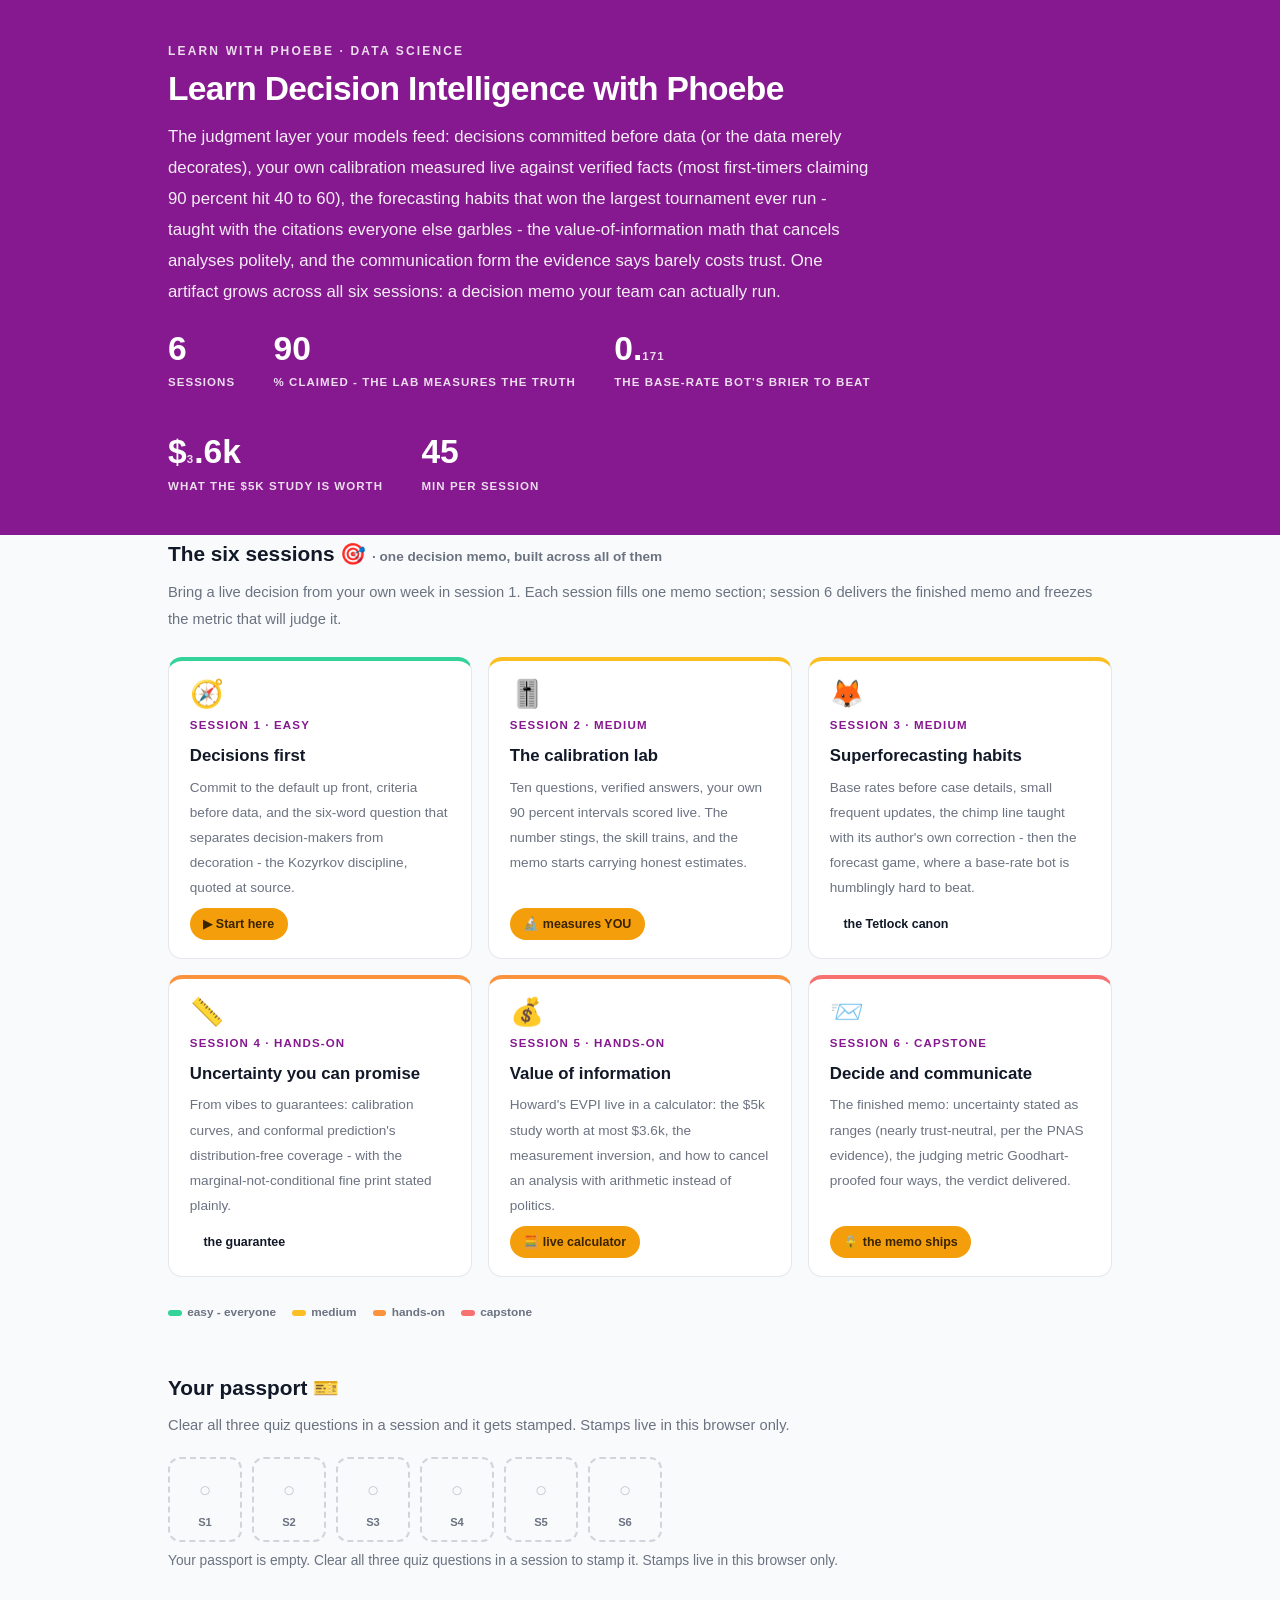
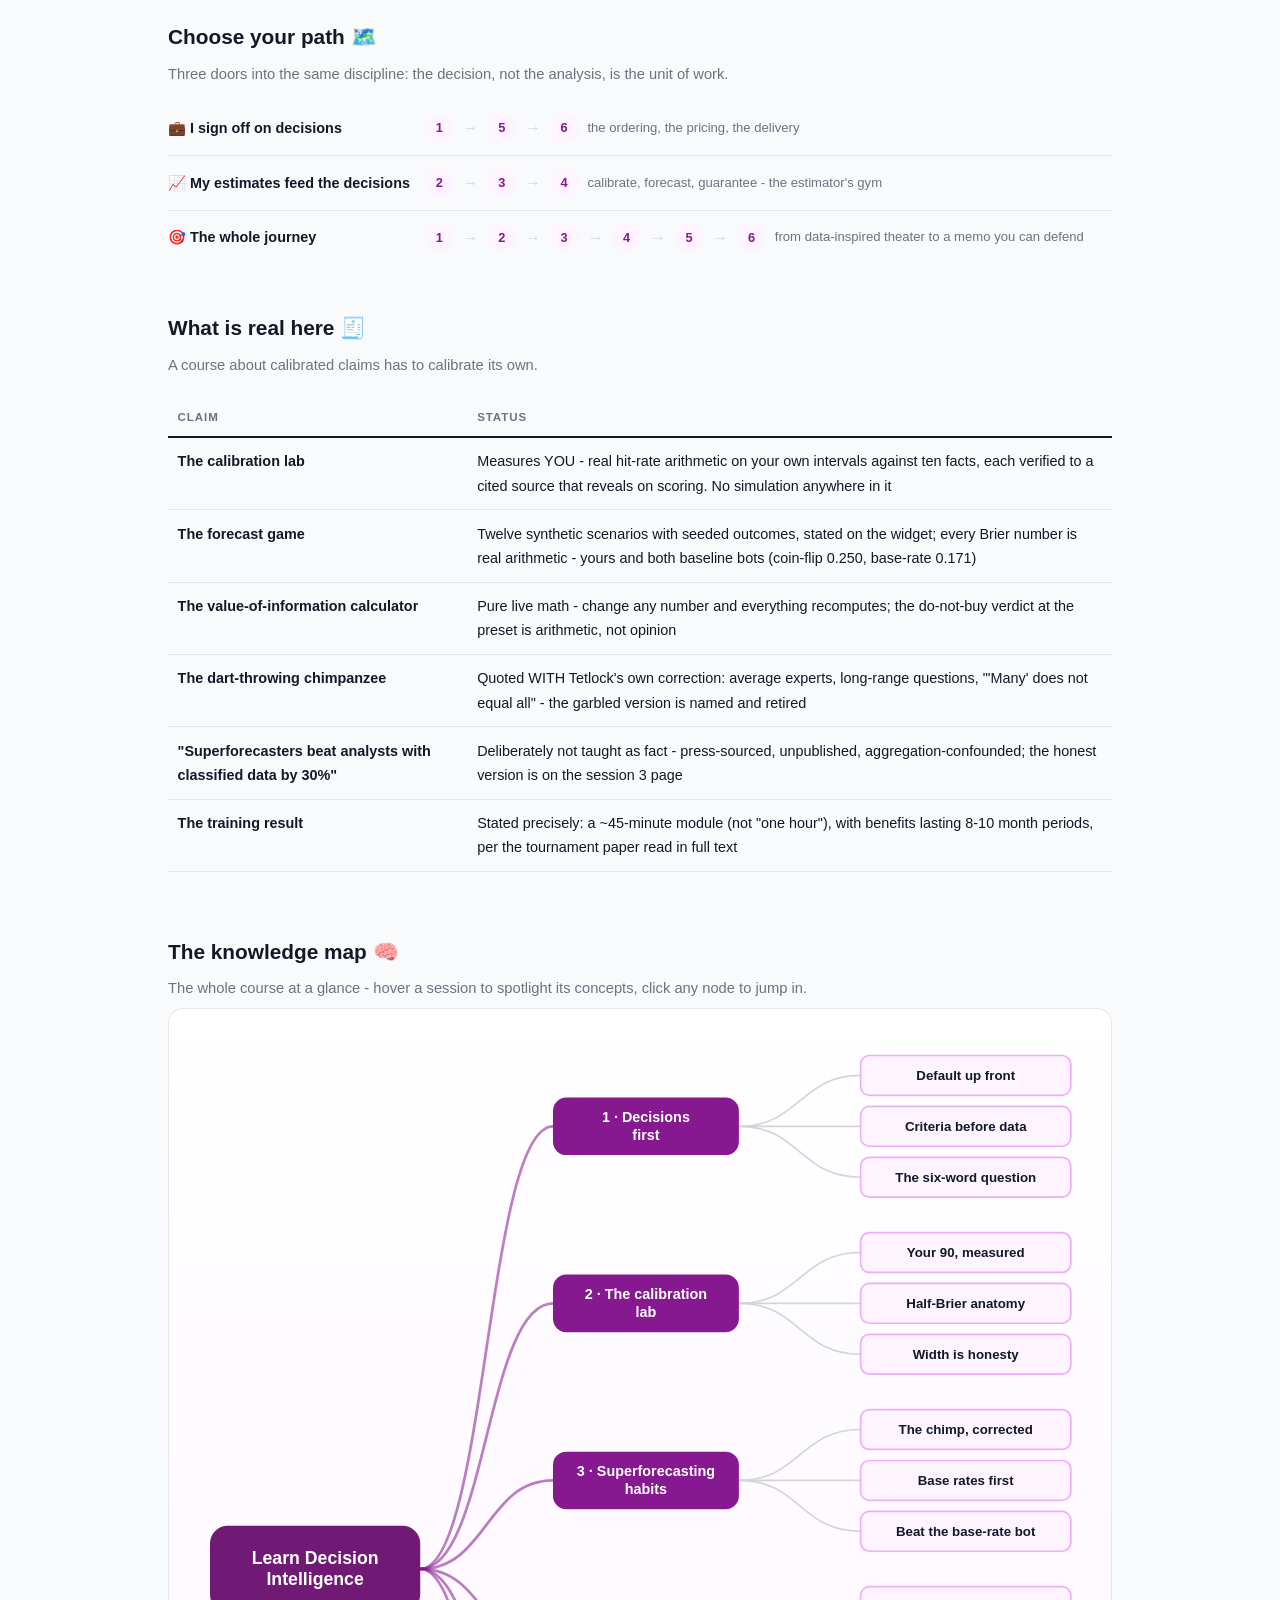
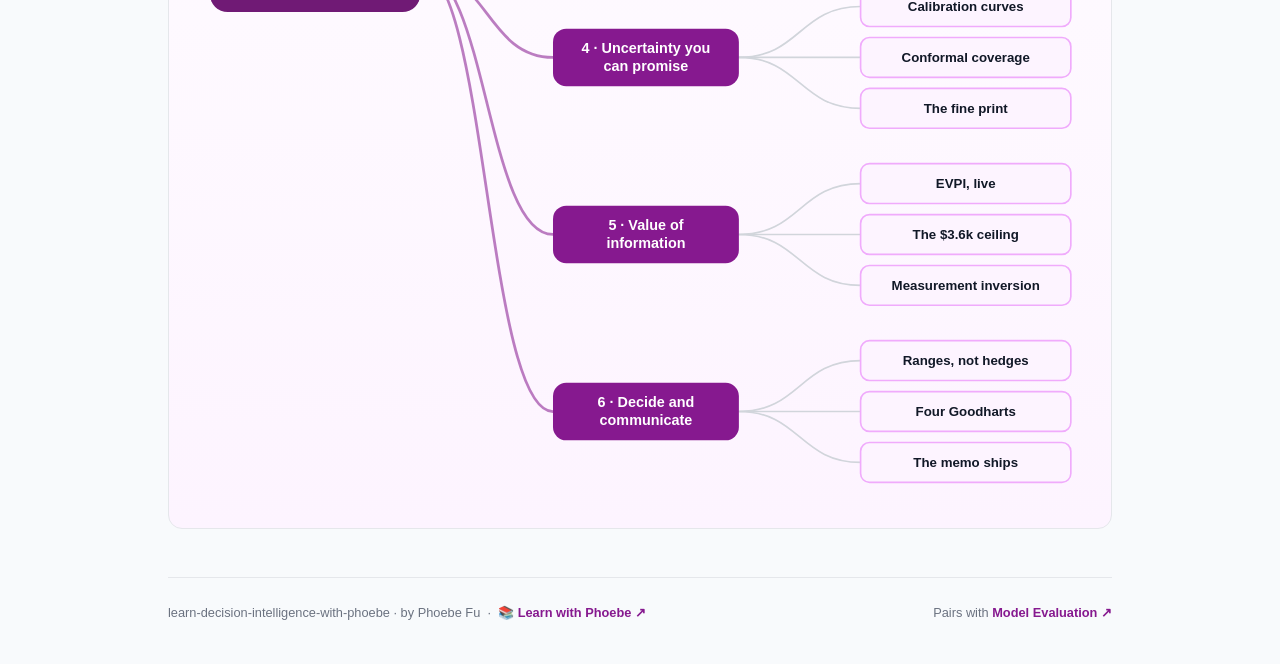
==== commit 1e59a67d: "Landing page: remove the internal source-map path from the footer The landing page is the course's p" ====
--- a/index.html
+++ b/index.html
@@ -209,7 +209,7 @@
 
   <footer class="pagefoot">
     <span>learn-decision-intelligence-with-phoebe · by Phoebe Fu &nbsp;·&nbsp; 📚 <a href="https://phoebefu6.github.io/learn-with-phoebe/">Learn with Phoebe ↗</a></span>
-    <span>Pairs with <a href="https://phoebefu6.github.io/learn-model-evaluation-with-phoebe/">Model Evaluation ↗</a> · source map: <span class="mono">materials/official-course-map.md</span></span>
+    <span>Pairs with <a href="https://phoebefu6.github.io/learn-model-evaluation-with-phoebe/">Model Evaluation ↗</a></span>
   </footer>
 
 </main>
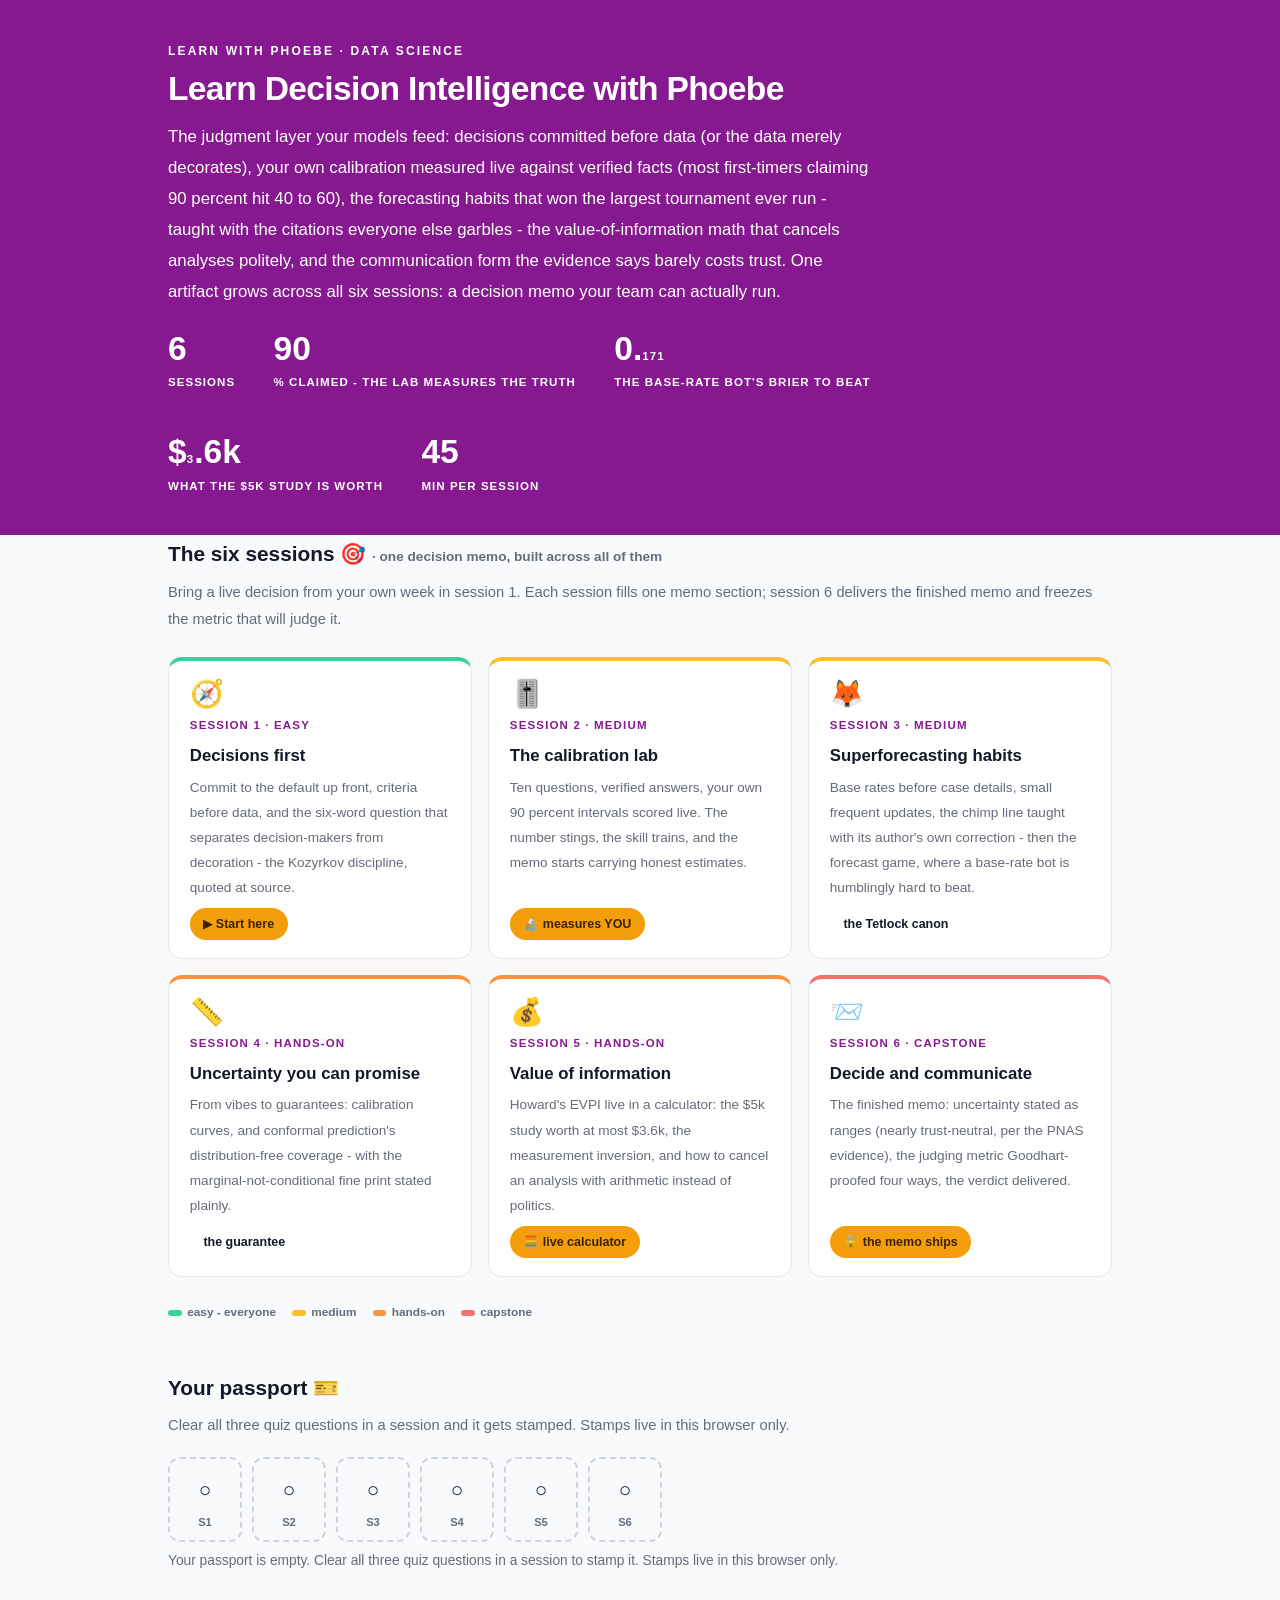
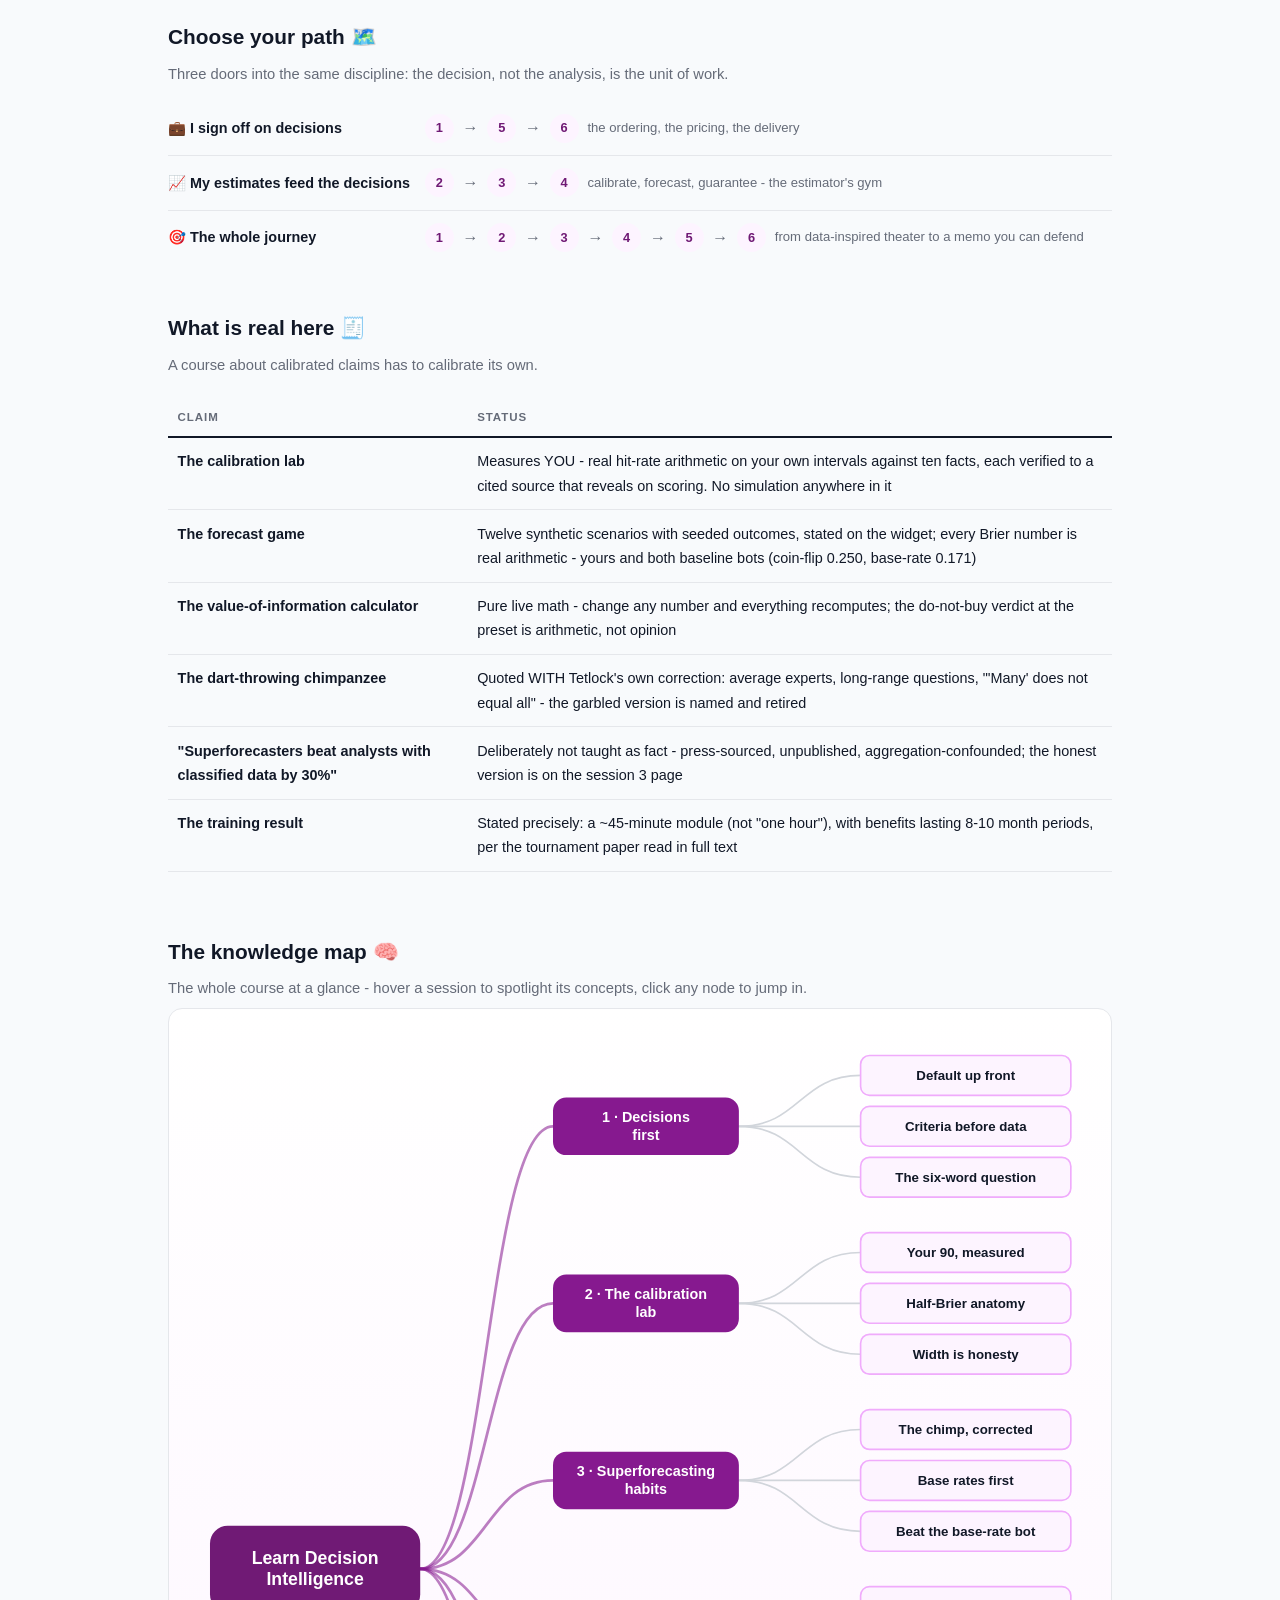
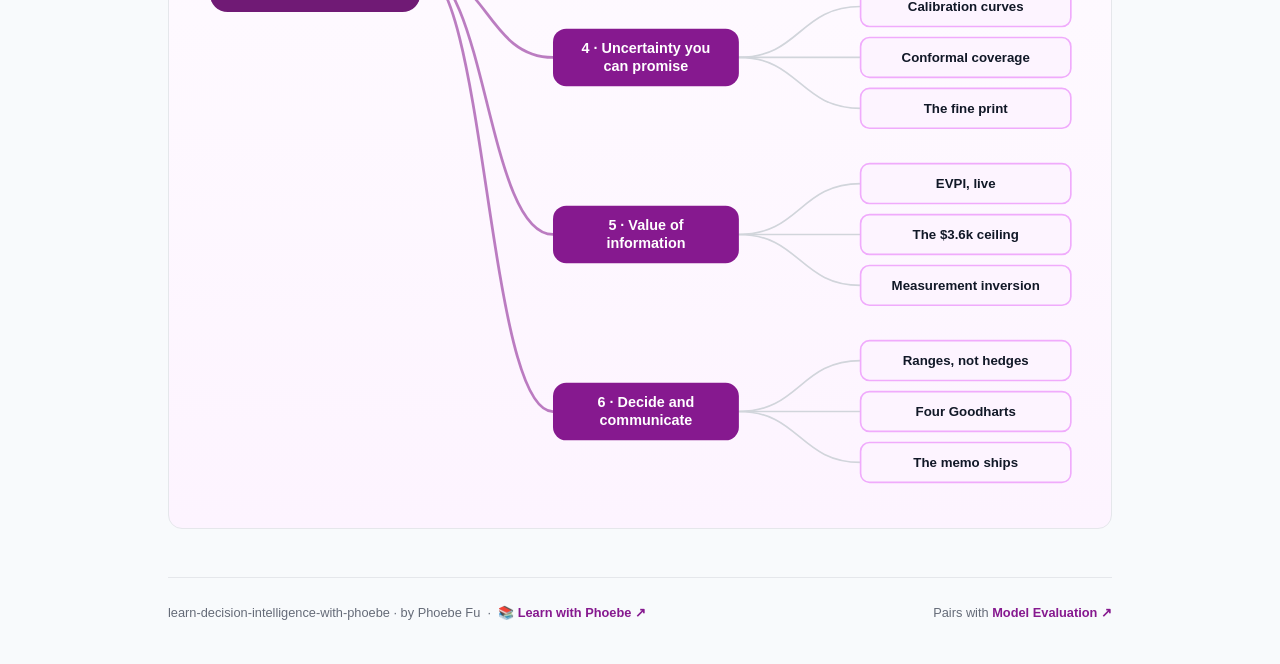
==== commit 123838b8: "Light surfaces everywhere: lightbox, cheat panel, code boxes; contrast and phone-width fixes Every d" ====
--- a/index.html
+++ b/index.html
@@ -17,12 +17,12 @@
 <meta name="twitter:image" content="https://phoebefu6.github.io/learn-decision-intelligence-with-phoebe/assets/og-cover.png">
 <!-- social:end -->
 <title>Learn Decision Intelligence with Phoebe</title>
-<link rel="stylesheet" href="assets/style.css?v=1">
+<link rel="stylesheet" href="assets/style.css?v=20">
 <style>
 
   .stats-row { display: flex; gap: 2.4rem; margin-top: 1.5rem; flex-wrap: wrap; }
   .stat b { display: block; font-size: 2.1rem; font-weight: 800; line-height: 1.05; font-variant-numeric: tabular-nums; }
-  .stat span { font-size: .72rem; opacity: .85; text-transform: uppercase; letter-spacing: .09em; font-weight: 600; }
+  .stat span { font-size: .72rem; opacity: 1; text-transform: uppercase; letter-spacing: .09em; font-weight: 600; }
 
   .course-grid { display: grid; grid-template-columns: repeat(auto-fit, minmax(17rem, 1fr)); gap: 1rem; margin-top: 1.5rem; }
   .course-card {
@@ -55,9 +55,9 @@
   .path { display: flex; gap: .55rem; align-items: center; padding: .75rem 0; border-bottom: .5px solid var(--hairline); flex-wrap: wrap; }
   .path:last-child { border-bottom: none; }
   .path b { min-width: 15.5rem; font-size: .9rem; }
-  .path .pstep { background: var(--indigo-50); color: var(--indigo); border-radius: 999px; padding: .16rem .68rem; font-weight: 700; font-size: .8rem; text-decoration: none; transition: all .12s ease; }
+  .path .pstep { background: var(--indigo-50); color: var(--indigo-deep); border-radius: 999px; padding: .16rem .68rem; font-weight: 700; font-size: .8rem; text-decoration: none; transition: all .12s ease; }
   .path .pstep:hover { background: var(--indigo); color: #fff; }
-  .path .parr { color: var(--faint); font-weight: 700; }
+  .path .parr { color: var(--muted); font-weight: 700; }
 
   .mm-section { margin-top: 1.6rem; }
   .mm-section h2 { font-size: 1.3rem; font-weight: 800; margin-bottom: .2rem; }
@@ -283,6 +283,6 @@
 };
 </script>
 <script src="assets/mindmap.js?v=1"></script>
-<script src="assets/app.js?v=2"></script>
+<script src="assets/app.js?v=20"></script>
 </body>
 </html>
--- a/assets/style.css
+++ b/assets/style.css
@@ -3,21 +3,22 @@
    (CSS var names still read --indigo/--amber; they hold SQL-blue values.) */
 
 :root {
+  --faint-text: #616B7B;
   --indigo: #86198F;
   --indigo-deep: #701A75;
   --indigo-mid: #C026D3;
   --indigo-soft: #F0ABFC;
   --indigo-50: #FDF4FF;
   --ink: #111827;
-  --muted: #6B7280;
+  --muted: #656B78;
   --faint: #D1D5DB;
   --hairline: #E5E7EB;
   --amber: #F59E0B;
   --amber-ink: #3A2400;
   --amber-50: #FFF7E6;
   --paper: #F8FAFC;
-  --code-bg: #270A2B;
-  --code-ink: #F5E3F7;
+  --code-bg: #FDF4FF;
+  --code-ink: #111827;
   --radius: 14px;
 }
 
@@ -47,7 +48,7 @@
   font-size: .75rem;
   letter-spacing: .18em;
   text-transform: uppercase;
-  opacity: .85;
+  opacity: 1;
   font-weight: 600;
 }
 .masthead h1 {
@@ -58,7 +59,7 @@
   letter-spacing: -.02em;
 }
 .masthead h1 .accent { color: inherit; }
-.masthead .sub { font-size: 1.05rem; opacity: .92; max-width: 44rem; }
+.masthead .sub { font-size: 1.05rem; opacity: 1; max-width: 44rem; }
 
 .chip-row { display: flex; flex-wrap: wrap; gap: .5rem; margin-top: 1.1rem; }
 .chip {
@@ -72,7 +73,7 @@
   white-space: nowrap;
 }
 .chip.level { background: #fff; color: var(--indigo); }
-.chip.audience { background: rgba(255,255,255,.16); color: #fff; border: 1px solid rgba(255,255,255,.35); }
+.chip.audience { background: rgba(255,255,255,.08); color: #fff; border: 1px solid rgba(255,255,255,.35); }
 .chip.time { background: var(--ink); color: #fff; font-variant-numeric: tabular-nums; }
 
 
@@ -86,8 +87,9 @@
   border-bottom: 1px solid var(--hairline);
   padding: .55rem 0;
 }
-.toolbar .wrap { display: flex; align-items: center; gap: .6rem; }
-.toolbar .crumb { font-size: .8rem; color: var(--muted); font-weight: 600; margin-right: auto; }
+.toolbar .wrap { display: flex; align-items: center; gap: .5rem; flex-wrap: nowrap; }
+.toolbar .crumb { font-size: .8rem; color: var(--muted); font-weight: 600; margin-right: auto; min-width: 0; white-space: nowrap; overflow: hidden; text-overflow: ellipsis; }
+.toolbar .btn { white-space: nowrap; flex: none; padding: .38rem .8rem; font-size: .78rem; line-height: 1.2; }
 .toolbar .crumb a { color: var(--indigo); text-decoration: none; }
 .btn {
   border: 1px solid var(--hairline);
@@ -208,7 +210,7 @@
 .pill.light { background: var(--indigo-50); color: var(--indigo); }
 .pill.inkpill { background: var(--ink); color: #fff; }
 .pill.amber, .pill.peach { background: var(--amber); color: var(--amber-ink); }
-.pill.bare { color: var(--faint); }
+.pill.bare { color: var(--muted); }
 
 /* ---------- 4D grid ---------- */
 .grid-2 { display: grid; grid-template-columns: repeat(auto-fit, minmax(15rem, 1fr)); gap: .8rem; margin: .5rem 0 1rem; }
@@ -237,10 +239,11 @@
 table.clean td:first-child { font-weight: 600; }
 
 /* ---------- prompt boxes ---------- */
-.prompt-box {
+.prompt-box{
   position: relative;
-  background: var(--code-bg);
-  color: var(--code-ink);
+  background: #FDF4FF;
+  border: 1px solid #E5E7EB;
+  color: #111827;
   border-radius: var(--radius);
   padding: 1.1rem 1.2rem;
   margin: 1rem 0 1.2rem;
@@ -250,12 +253,12 @@
   white-space: pre-wrap;
   word-break: break-word;
 }
-.prompt-box .label {
+.prompt-box .label{
   position: absolute;
   top: -0.7rem;
   left: 1rem;
-  background: var(--indigo);
-  color: #fff;
+  background: #86198F;
+  color: #FFFFFF;
   font-family: "Inter", -apple-system, sans-serif;
   font-size: .68rem;
   font-weight: 700;
@@ -266,13 +269,13 @@
 }
 .prompt-box.bad .label { background: var(--faint); color: var(--ink); }
 .prompt-box.good .label { background: var(--amber); color: var(--amber-ink); }
-.copy-btn {
+.copy-btn{
   position: absolute;
   top: .7rem;
   right: .7rem;
-  background: rgba(255,255,255,.1);
-  border: 1px solid rgba(255,255,255,.25);
-  color: #fff;
+  background: #FFFFFF;
+  border: 1px solid #E5E7EB;
+  color: #111827;
   border-radius: 999px;
   padding: .25rem .8rem;
   font-size: .72rem;
@@ -281,17 +284,21 @@
   font-family: "Inter", -apple-system, sans-serif;
   transition: background .15s ease;
 }
-.copy-btn:hover { background: rgba(255,255,255,.22); }
+.copy-btn:hover { background: #E5E7EB; }
 .copy-btn.copied { background: var(--amber); border-color: var(--amber); color: var(--amber-ink); }
 
 /* ---------- demo steps ---------- */
 .steps { counter-reset: step; margin: .6rem 0 1rem; }
 .step {
-  display: flex;
-  gap: .9rem;
+  display: grid;
+  grid-template-columns: max-content minmax(0, 1fr);
+  column-gap: .9rem;
+  row-gap: .2rem;
   padding: .85rem 0;
   border-bottom: .5px solid var(--hairline);
 }
+.step > * { grid-column: 2; min-width: 0; }
+.step > .prompt-box { margin: .8rem 0 .4rem; }
 .step:last-child { border-bottom: none; }
 .step::before {
   counter-increment: step;
@@ -367,11 +374,11 @@
   gap: .4rem;
 }
 
-.lightbox {
+.lightbox{
   position: fixed;
   inset: 0;
   z-index: 100;
-  background: rgba(17,24,39,.9);
+  background: rgba(248,250,252,.97);
   display: none;
   align-items: center;
   justify-content: center;
@@ -379,8 +386,10 @@
   cursor: zoom-out;
 }
 .lightbox.open { display: flex; }
-.lightbox .inner {
+.lightbox .inner{
   background: #fff;
+  border: 1px solid #E5E7EB;
+  box-shadow: 0 10px 40px rgba(17,24,39,.14);
   border-radius: var(--radius);
   padding: 2rem;
   max-width: 94vw;
@@ -388,13 +397,12 @@
   overflow: auto;
 }
 .lightbox .inner svg, .lightbox .inner img { width: min(88vw, 70rem); height: auto; }
-.lightbox .close-hint {
+.lightbox .close-hint{
   position: fixed;
   top: 1rem; right: 1.4rem;
-  color: #fff;
+  color: #111827;
   font-size: .8rem;
   font-weight: 600;
-  opacity: .8;
 }
 
 /* ---------- courses covered ---------- */
@@ -413,19 +421,20 @@
 .covered-row .note { margin-left: auto; color: var(--muted); font-size: .78rem; text-align: right; }
 
 /* ---------- cheat sheet footer ---------- */
-.cheat {
-  background: var(--ink);
-  color: #fff;
+.cheat{
+  background: #FDF4FF;
+  border: 1px solid #E5E7EB;
+  color: #111827;
   border-radius: var(--radius);
   padding: 1.6rem 1.6rem 1.3rem;
   margin-top: 3rem;
 }
 .cheat h3 { font-size: 1.1rem; margin-bottom: 1rem; }
-.cheat h3 span { color: var(--indigo-soft); }
+.cheat h3 span { color: #86198F; }
 .cheat .grid-2 { gap: 1rem; }
 .cheat .cheat-item { border-left: 3px solid var(--indigo-mid); padding-left: .8rem; }
-.cheat .cheat-item b { display: block; font-size: .85rem; color: var(--indigo-soft); }
-.cheat .cheat-item span { font-size: .82rem; opacity: .85; }
+.cheat .cheat-item b { display: block; font-size: .85rem; color: #701A75; }
+.cheat .cheat-item span { font-size: .82rem; color: #6B7280; }
 
 footer.pagefoot {
   border-top: 1px solid var(--hairline);
@@ -520,7 +529,7 @@
   margin-top: 1.1rem;
   flex-wrap: wrap;
 }
-.journey .jlabel { font-size: .7rem; font-weight: 700; text-transform: uppercase; letter-spacing: .09em; opacity: .8; margin-right: .3rem; }
+.journey .jlabel { font-size: .7rem; font-weight: 700; text-transform: uppercase; letter-spacing: .09em; opacity: 1; margin-right: .3rem; }
 .journey a {
   width: 1.7rem; height: 1.7rem;
   border-radius: 999px;
@@ -795,7 +804,10 @@
   /* 44px tap targets */
   details.card summary { min-height: 44px; }
   .qopt { min-height: 44px; display: flex; align-items: center; padding: .7rem .9rem; }
-  .toolbar .btn, .pagefoot a { min-height: 44px; display: inline-flex; align-items: center; }
+  .toolbar .btn, .pagefoot a { min-height: 44px; display: inline-flex; align-items: center; justify-content: center; }
+  .toolbar .crumb, .toolbar #zoom-toggle { display: none; }
+  .toolbar .btn { flex: 1 1 0; padding: .3rem .4rem; font-size: .72rem; }
+  table.clean { display: block; overflow-x: auto; -webkit-overflow-scrolling: touch; }
 }
 
 @media (max-width: 640px) {
@@ -1115,7 +1127,7 @@
   transition: all .18s ease;
 }
 .pp-stamp:hover { border-color: var(--indigo-soft); }
-.pp-stamp i { font-size: 1.3rem; font-style: normal; opacity: .35; }
+.pp-stamp i { font-size: 1.3rem; font-style: normal; opacity: 1; }
 .pp-stamp b { font: 800 0.7rem Inter, sans-serif; }
 .pp-stamp.got {
   border-style: solid; border-color: var(--indigo);
@@ -1179,7 +1191,7 @@
 .dh-track { display: flex; flex-wrap: wrap; gap: 3px; }
 .dh-cell { font: 700 0.66rem ui-monospace, Menlo, monospace; padding: 3px 6px; border-radius: 5px;
   background: var(--indigo-50); color: var(--indigo-deep); transition: all .1s linear; }
-.dh-cell.rest { background: var(--paper); color: var(--faint); }
+.dh-cell.rest { background: var(--paper); color: var(--faint-text); }
 .dh-cell.now { background: var(--amber); color: var(--amber-ink); transform: scale(1.18); }
 .dh-panel { border: 1px solid var(--hairline); border-radius: var(--radius); background: #fff; overflow: hidden; }
 .dh-phead { display: flex; align-items: center; gap: 10px; flex-wrap: wrap;
@@ -1305,3 +1317,28 @@
 .di-grid input[type=range] { accent-color: var(--indigo); }
 .di-grid b { color: var(--indigo-deep); }
 @media (max-width: 720px) { .di-q { grid-template-columns: 1fr; } }
+
+/* layout-patch-3: phone-width overflow (2026-10-10) */
+.sql-bar { flex-wrap: wrap; }
+@media (max-width: 480px) {
+  .covered-row { flex-wrap: wrap; }
+  .covered-row .note { margin-left: 0; text-align: left; flex-basis: 100%; }
+  details.card summary { flex-wrap: wrap; }
+  details.card summary .mini { white-space: normal; }
+  .wk, .sqlbox, .prompt-box, pre { max-width: 100%; overflow-x: auto; }
+  .mono, code, strong, .note { overflow-wrap: anywhere; }
+  select, input[type=range], label { max-width: 100%; }
+  canvas, svg, img { max-width: 100%; height: auto; }
+  .tree-kids, .tree-node-wrap, .tree-node, .rb-night, .al-row, .gd-field, .tl-row, .sl-row { max-width: 100%; overflow-x: auto; }
+  .tl-cols, .sl-cols, .bb-cols, .ev-cols, [class$="-cols"] { grid-template-columns: 1fr !important; display: grid; }
+  .tl-cols > *, .sl-cols > *, [class$="-cols"] > * { min-width: 0; max-width: 100%; }
+  .mono { white-space: normal; }
+  .er-w, .bb-lab, .tl-lev, .sl-lev { max-width: 100%; white-space: normal; }
+}
+/* contrast-patch-2b */
+.cheat a { color: var(--indigo-deep, var(--ink)); }
+.chip.audience { background: transparent; border-color: rgba(255,255,255,.55); }
+.masthead a, .masthead .sub a { color: #fff; text-decoration: underline; text-underline-offset: 2px; }
+.prompt-box b, .prompt-box strong { color: var(--indigo-deep, var(--ink)); }
+.prompt-box span, .prompt-box em, .prompt-box i { color: inherit; }
+.pp-stamp i { color: var(--ink); }
